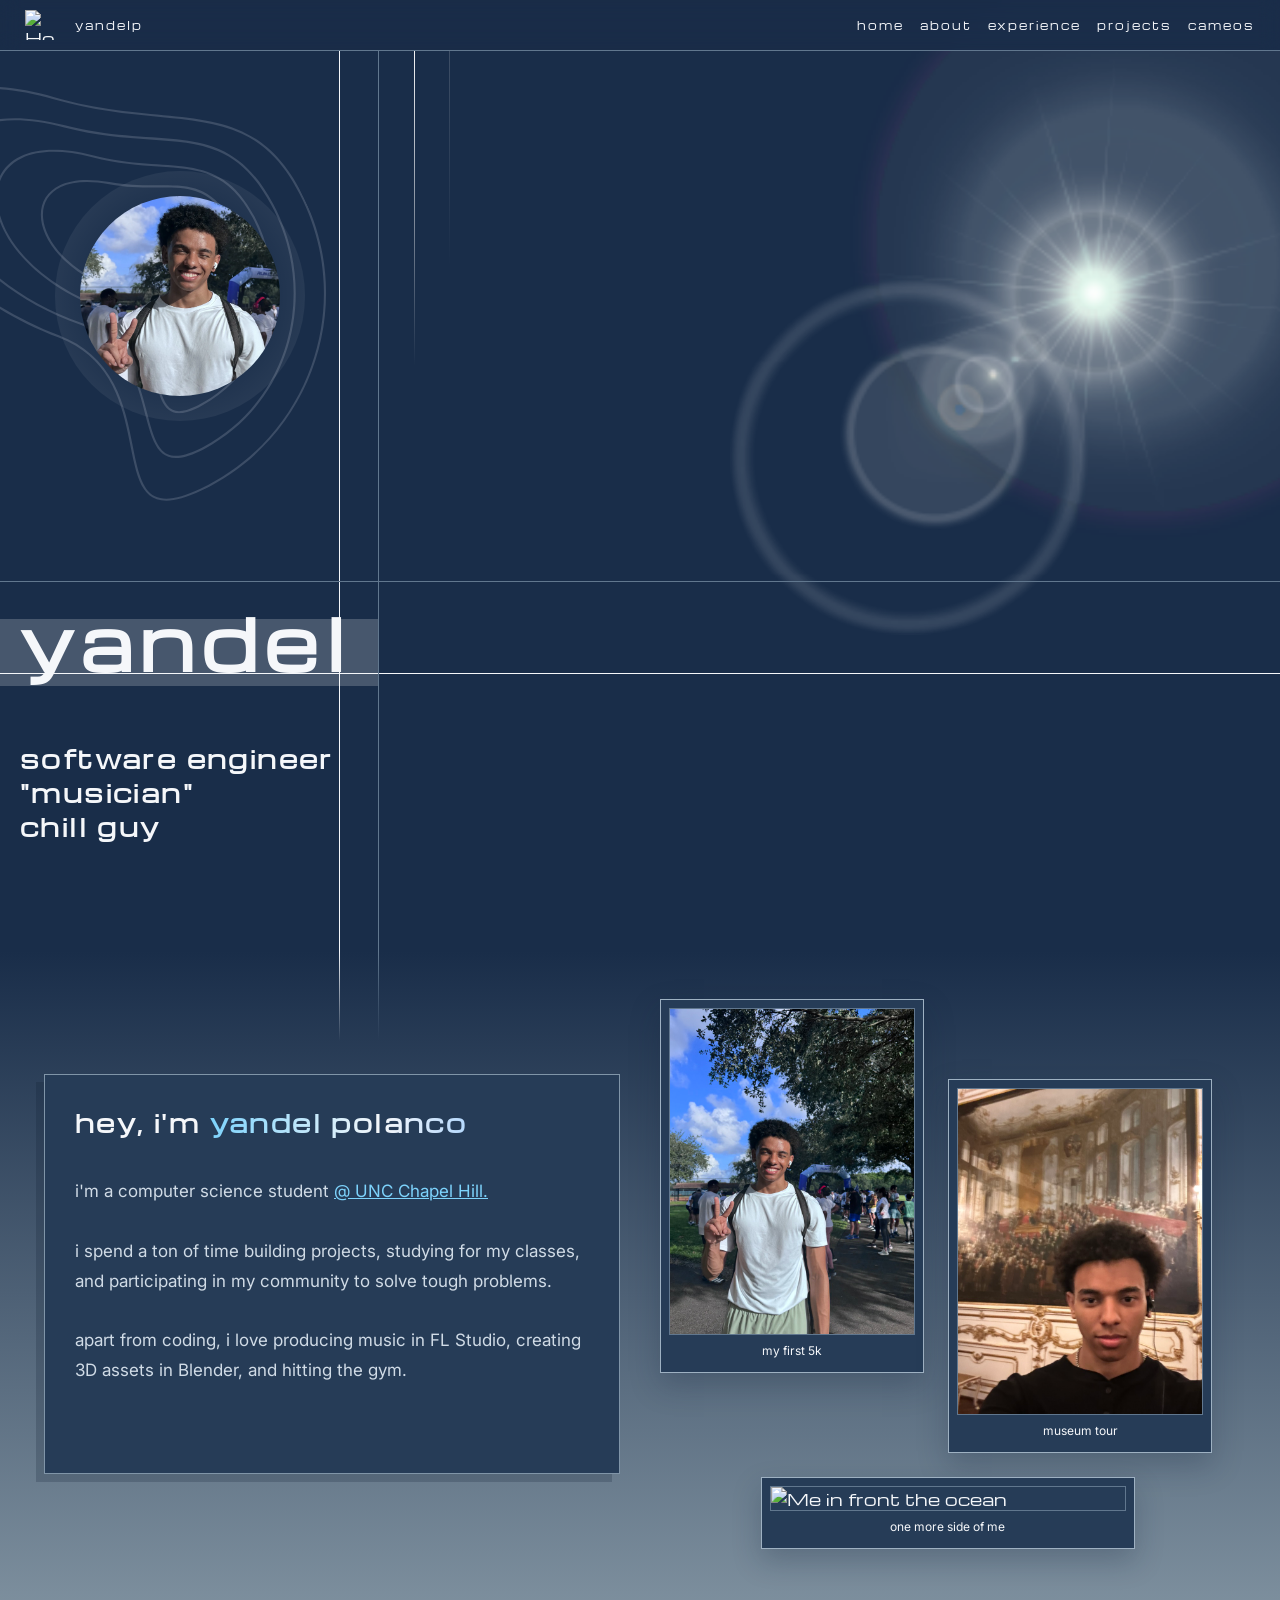
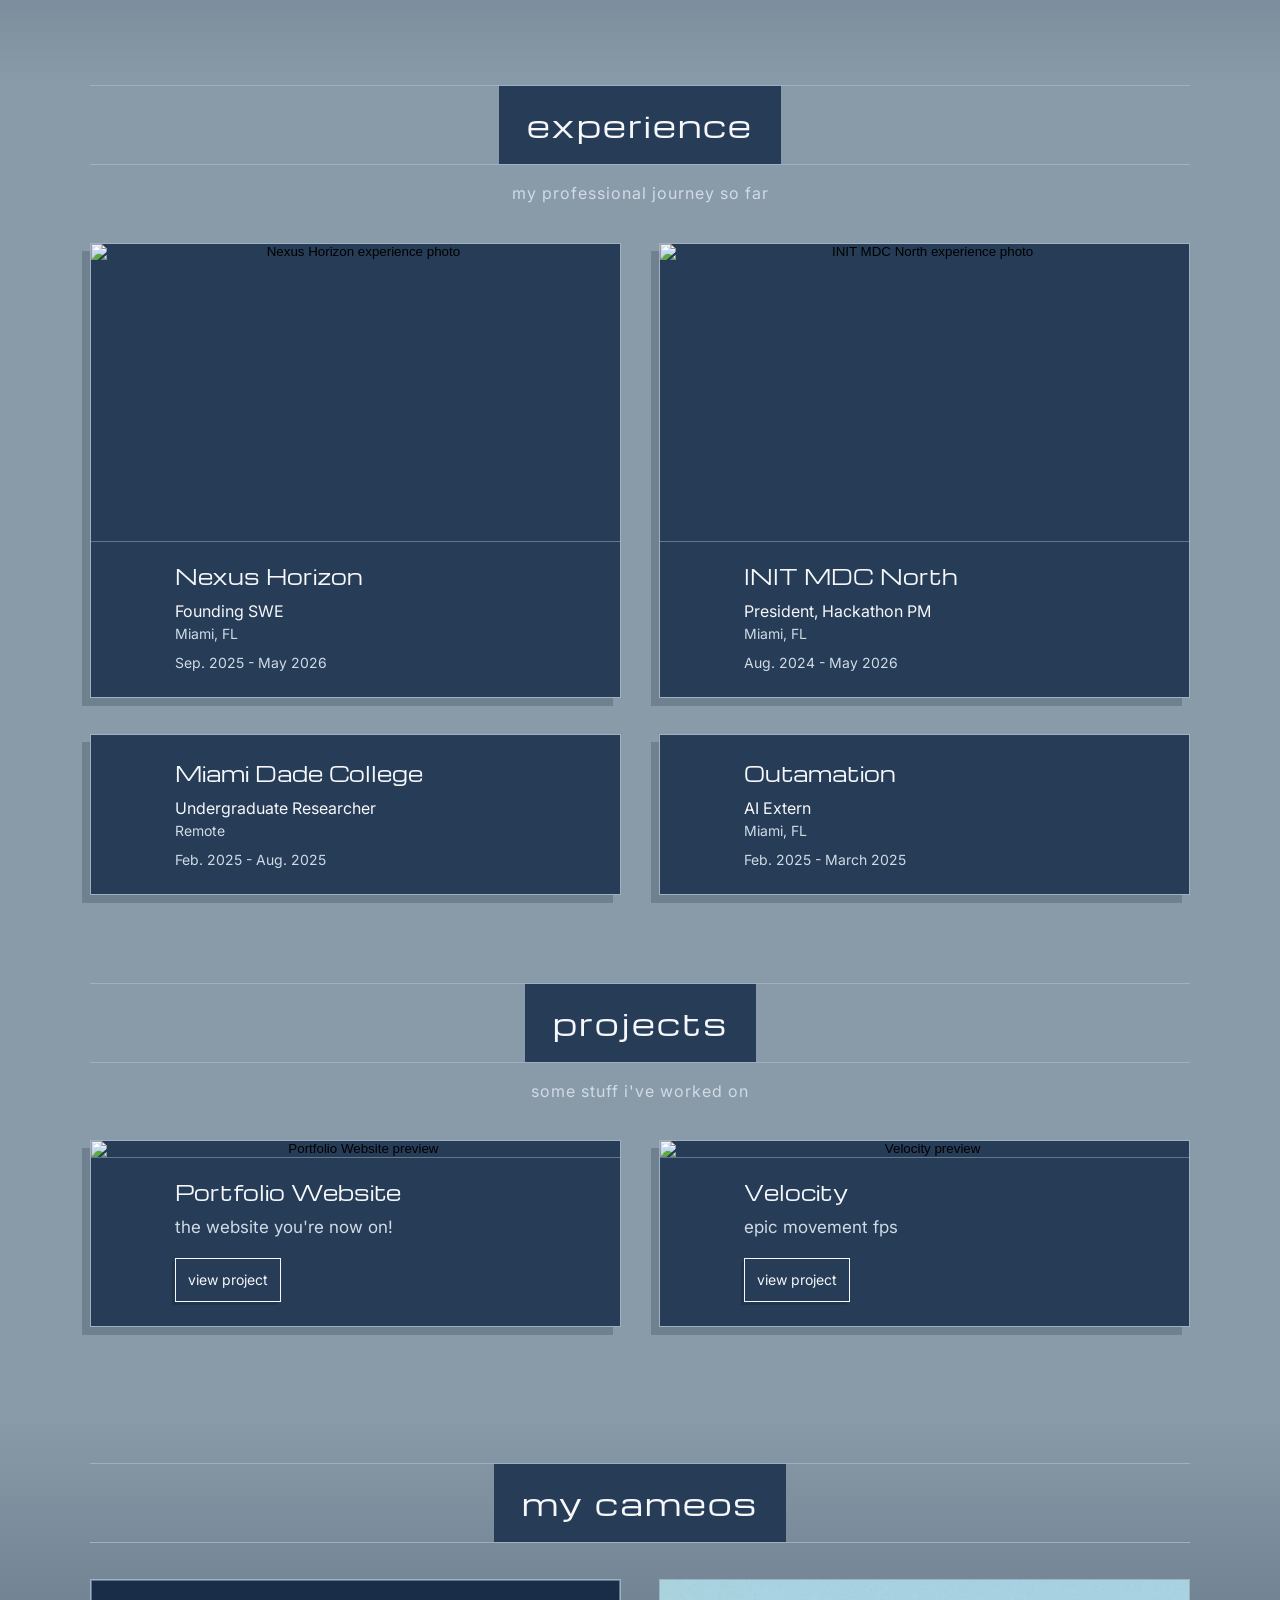
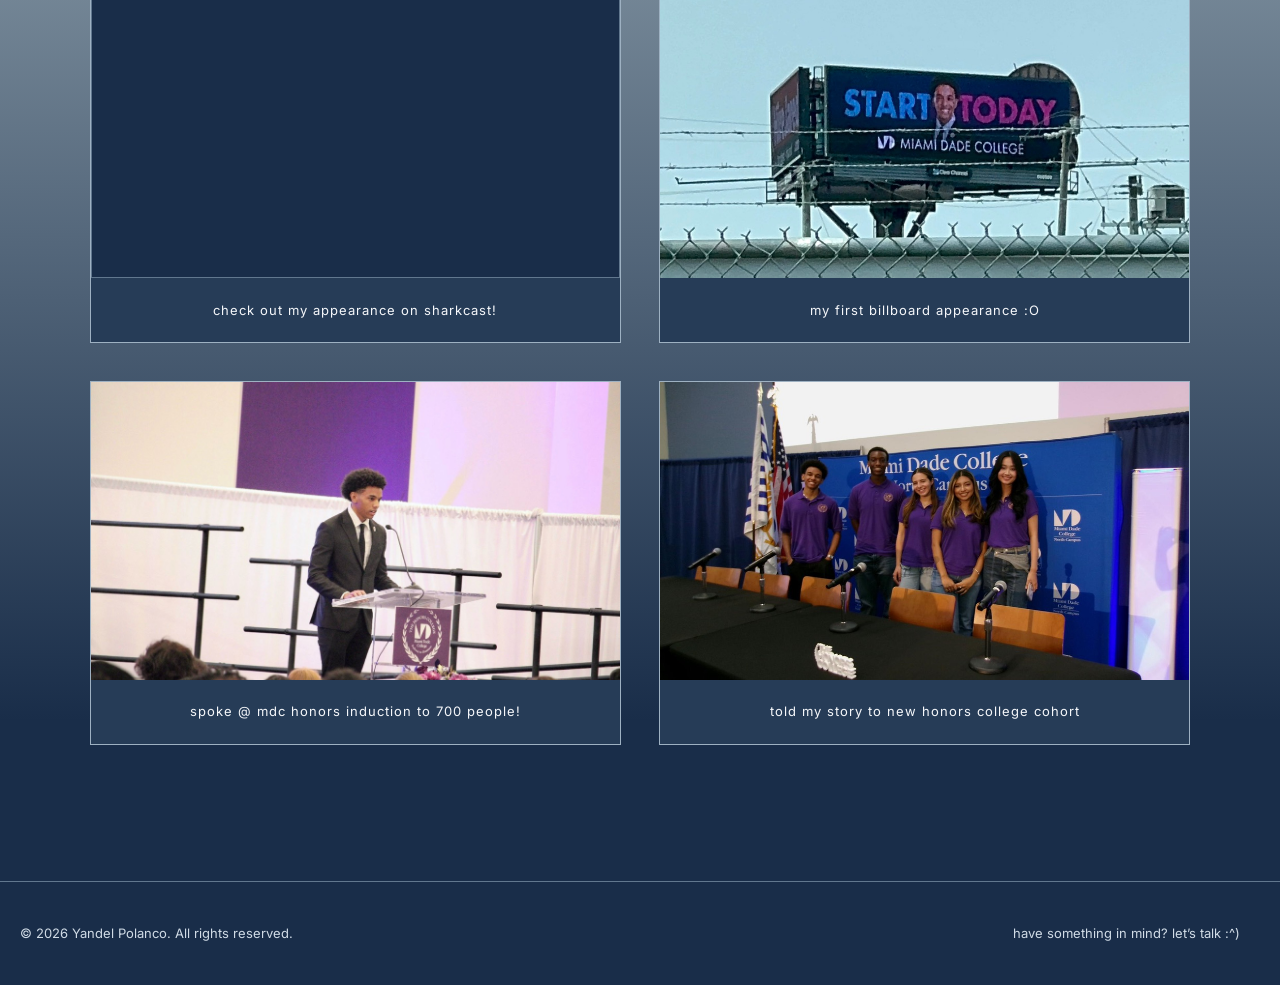
==== index.html @ c4d82633 "Merge branch 'dev' of https://github.com/yandelp/vanilla-portfolio-website into dev" ====
<!DOCTYPE html>
<html lang="en">
<head>
  <!-- accessibility -->
  <meta charset="UTF-8">
  <meta name="viewport" content="width=device-width, initial-scale=1.0">

  <!-- title and description -->
  <title>Yandel Polanco | Software Engineer</title>
  <meta
    name="description"
    content="I'm Yandel Polanco, a software engineer based in Miami. Check out my projects, experience, and what I've been working on."
  >
  <link rel="icon" type="image/png" href="/logo.png">

  <!-- meta tags -->
  <meta property="og:type" content="website">
  <meta property="og:title" content="Yandel Polanco | Software Engineer">
  <meta
    property="og:description"
    content="my projects, experience, and what i've been working on."
  >
  <meta property="og:url" content="https://www.yandel.dev/">
  <meta
    property="og:image"
    content="https://www.yandel.dev/"
  >
  <meta
    property="og:image:alt"
    content="Yandel Polanco — Software Engineer"
  >
  <meta name="twitter:card" content="summary_large_image">

  <!-- styles and fonts -->
  <link
    rel="stylesheet"
    href="https://cdnjs.cloudflare.com/ajax/libs/font-awesome/7.3.1/css/all.min.css"
    integrity="sha512-QeR2VH+lsBE5LSAe1Q5EnTBbe7XTBubt8dG93Y7gidSgdMCr8nVqKcfKAMyN96SV8KDbZVTDXChatu5G2KQGzg=="
    crossorigin="anonymous"
    referrerpolicy="no-referrer"
  >
  <link rel="stylesheet" href="src/style.css?v=hero-mobile-5">
  <link rel="preconnect" href="https://fonts.googleapis.com">
  <link rel="preconnect" href="https://fonts.gstatic.com" crossorigin>
  <link
    href="https://fonts.googleapis.com/css2?family=Michroma&display=swap"
    rel="stylesheet"
  >
  <link
    href="https://fonts.googleapis.com/css2?family=Inter:ital,opsz,wght@0,14..32,100..900;1,14..32,100..900&display=swap"
    rel="stylesheet"
  >
</head>
<body>
  <header>
    <nav>
      <div class="nav-socials">
        <div class="nav-icon">
          <a class="link-icon" href="#home">
          <img src="/logo.png" alt="Home" width="30" height="30">
          <p class="nav-link">yandelp</p>
        </a>
      </div>
        <div class="nav-apps">
          <a class="link-icon" target="_blank" href="https://github.com/yandelp">
            <i class="fa-brands fa-github"></i>
          </a>  
          <a class="link-icon" target="_blank" href="https://www.linkedin.com/in/yp06">
            <i class="fa-brands fa-linkedin-in"></i>
          </a>  
          <a class="link-icon" target="_blank" href="/Yandel_Polanco_Resume.pdf">
            <i class="fa-regular fa-file"></i>
          </a> 
        </div>
      </div>
      <div class="nav-links">
        <a href="#" class="nav-link">home</a>
        <a href="#about" class="nav-link">about</a>
        <a href="#experiences-list" class="nav-link">experience</a>
        <a href="#projects-list" class="nav-link">projects</a>
        <a href="#cameos" class="nav-link">cameos</a>
      </div>
    </nav>
  </header>
  <main>
    <section id="home" class="hero">
      <div>
        <img class="backdrop-img" src="src/assets/hero/sun.png">
      </div>
      <div class="left-hero">
        <div id="hero-icon-ctn">
          <img src="src/assets/hero/me.webp" alt="me">
        </div>
        <div id="hero-heading">
          <h1>yandel</h1>
        </div>
        <div class="hero-subheading-ctn">
          <h2>software engineer</h2>
          <h2>"musician"</h2>
          <h2>chill guy</h2>
        </div>
      </div>
      <div class="left-hero-line-ctn"></div>
      <div class="line-field">
        <span class="line v bright fade" style="--at: 4%; --len: 35%"></span>
        <span class="line v fade"        style="--at: 8%; --len: 24%"></span>
      </div>
    </section>
    <section id="about" class="about-section">
      <div class="about-ctn">
        <div class="about-grid">
          <div class="about-desc">
            <div class="about-desc-inner">
              <div class="about-desc-inner-txt">
                <h2>hey, i'm  <span class="emphasis">yandel polanco</span></h2>
                <p>i'm a computer science student <a  href="https://www.unc.edu" target="_blank">@ UNC Chapel Hill.</a></p>
                <p>i spend a ton of time building projects, studying for my classes, and participating in my community to solve tough problems.</p>
                <p>apart from coding, i love producing music in FL Studio, creating 3D assets in Blender, and hitting the gym.</p>
              </div>
              
              <!-- comment this out for now, will add later
              <div class="abt-btn-ctn">
                <button class="abt-btn music-btn" type="button">
                  music
                </button>
                <button class="abt-btn 3D-btn" type="button">
                  3D stuff
                </button>
                <button class="abt-btn life-btn" type="button">
                  life
                </button>
                <button class="abt-btn more-btn" type="button">
                  more
                </button>
              </div> -->
              
            </div>
          </div>
          <div class="about-photos">
          <figure class="grid-photo photo-one">
            <img src="src/assets/about/run-me.jpeg" alt="Me outdoors">
            <figcaption class="pic-caption">
              <span class="pic-caption">my first 5k</span>
            </figcaption>
          </figure>
          <figure class="grid-photo photo-two">
            <img src="src/assets/about/painting-me.jpeg" alt="Me in front of a painting">
            <figcaption class="pic-caption">
              museum tour
            </figcaption>
          </figure>
            <figure class="grid-photo photo-three">
              <div class="photo-placeholder">
                <img src="src/assets/about/water-me.jpg" alt="Me in front the ocean">
              </div>
              <figcaption class="pic-caption">one more side of me</figcaption>
            </figure>
          </div>
        </div>
      </div>
    </section>
    <section id="whativedone" class="whativedone" aria-label="Experience and projects">
      <div class="exp-proj-section">
        <div class="list-section-outer">
          <div id="experiences-list" class="list-section" aria-labelledby="experience-title">
            
          </div>
          <div id="projects-list" class="list-section" aria-labelledby="projects-title">
            <div class="list-header">
              <h3 id="projects-title">projects</h3>
              <p>some stuff i've worked on</p>
            </div>
            
          </div>
        </div>
      </div>
    </section>

    <section id="cameos" aria-labelledby="cameos-title">
      <div class="centered-title">
        <h2 id="cameos-title"><span class="emphasis">my cameos</span></h2>
      </div>
      <div class="cameos-inner">
        <figure class="experiences-list">
          <div class="podcast-stage">
            <iframe src="https://www.youtube.com/embed/KP9fNRGhlV4" title="My Sharkcast episode" loading="lazy" allow="accelerometer; autoplay; clipboard-write; encrypted-media; gyroscope; picture-in-picture; web-share" referrerpolicy="strict-origin-when-cross-origin" allowfullscreen></iframe>
          </div>
          <figcaption class="pic-caption">check out my appearance on sharkcast!</figcaption>
        </figure>
        <figure class="experiences-list">
          <img src="src/assets/cameos/billboard.jpeg" alt="My appearance on a Miami Dade College billboard.">
          <figcaption class="pic-caption">my first billboard appearance :O</figcaption>
        </figure>
        <figure class="experiences-list">
          <img src="src/assets/cameos/speech.jpeg" alt="My speech at the MDC Honors College Induction.">
          <figcaption class="pic-caption">spoke @ mdc honors induction to 700 people!</figcaption>
        </figure>
        <figure class="experiences-list">
          <img src="src/assets/cameos/orientation.jpeg" alt="My speech at the MDC Honors College North Campus orientation.">
          <figcaption class="pic-caption">told my story to new honors college cohort</figcaption>
        </figure>
      </div>
    </section>
  </main>
  <footer class="site-footer">
    <p class="footer-copyright">
      &copy; <span id="year"></span>
      Yandel Polanco. All rights reserved.
    </p>
    <div class="email-footer">
      <p>have something in mind? let’s talk :^)</p>
      <a class="footer-email" href="mailto:yandelpolanco6401@gmail.com">
        <i class="fa-solid fa-envelope"></i>
      </a>
     <a class="link-icon" target="_blank" href="https://www.linkedin.com/in/yp06">
       <i class="fa-brands fa-linkedin-in"></i>
      </a> 
    </div>
  </footer>
  <script type="module" src="src/main.js"></script>
</body>
</html>
---- src/style.css ----
/* base styles */
:root {
  --accent: #7dd3fc;
  --strip-w: 3vw;
  --rule: 1px;
  --nav-height: 50px;
  --bg: #192d49;
  --surface: #263c57;
  --text: #f5f7fa;
  --muted: #d0dbe6;
  --border: #61778e;
  --section-tail: 88px;
  --section-lead: 48px;
  --section-gap: calc(var(--section-tail) + var(--section-lead));
}
*, :before, :after { box-sizing: border-box; }
img, svg { max-width: 100%; height: auto; }
body {
  background-color: var(--bg);
  color: var(--text);
  margin: 0;
  font-family: Michroma,sans-serif;
}
html {
  background-color: var(--bg);
  color: var(--text);
  scroll-behavior: smooth;
  scroll-padding-top: var(--nav-height);
  margin: 0;
  font-family: Michroma,sans-serif;
}
section { min-height: 100vh; }
section:not(.hero) { padding: 40px 20px; }
main {
  isolation: isolate;
  width: 100%;
  padding-top: 0;
  position: relative;
}

/* typography and links */
p { font-size: 14px; }
h1 {
  letter-spacing: .1em;
  margin: 0;
  padding: 0;
  font-size: 70px;
}
::selection { background-color: var(--accent); color: #000; }
a:hover { color: #d6eeff; }
i { text-decoration: none; transition: color .5s; }
a i:hover, a, a:visited { color: var(--accent); }
h4 { margin: 0; }
a:focus-visible { outline: 2px solid var(--accent); outline-offset: 5px; }

/* header, navbar */
.nav-link {
  letter-spacing: 2px;
  color: var(--text);
  font-size: 11px;
  text-decoration: none;
  transition: color .5s;
}
.nav-link:visited { color: var(--text); }
.nav-link:hover { color: var(--accent); }
.link-icon:hover, .link-icon:visited, .link-icon:active { color: inherit; text-decoration: none; }
.link-icon {
  color: inherit;
  align-items: center;
  gap: 20px;
  text-decoration: none;
  display: flex;
}
header {
  z-index: 40;
  background-color: #192d49ed;
  width: 100%;
  position: sticky;
  top: 0;
  left: 0;
}
nav {
  backdrop-filter: blur(10px);
  min-height: var(--nav-height);
  border-bottom: 1px solid var(--border);
  flex-wrap: wrap;
  justify-content: space-between;
  align-items: center;
  gap: 12px 20px;
  padding: 10px 25px;
  display: flex;
}
.nav-socials {
  flex-wrap: wrap;
  align-items: center;
  gap: 10px 25px;
  min-width: 0;
  max-width: 100%;
  display: flex;
}
.nav-links {
  flex-wrap: wrap;
  align-items: center;
  gap: 10px 16px;
  min-width: 0;
  max-width: 100%;
  display: flex;
}
.nav-icon { align-items: center; gap: 20px; display: flex; }
.nav-apps {
  align-items: center;
  gap: 10px;
  margin-left: 5px;
  display: flex;
}
.nav-icon p { margin: 0; }

/* hero styles */
.hero-subheading-ctn { text-align: left; }
.hero-subheading-ctn h2 { letter-spacing: .1em; margin: 0; }
.hero {
  text-align: left;
  justify-content: flex-start;
  isolation: isolate;
  padding: 0 20px;
  display: flex;
  position: relative;
  overflow-x: clip;
}
#hero-heading {
  text-align: right;
  isolation: isolate;
  --white-line-offset: 81px;
  --gray-line-offset: 10px;
  align-self: stretch;
  position: relative;
}
#hero-heading h1 { margin-right: -0.18em; }
#hero-icon-ctn {
  isolation: isolate;
  justify-content: center;
  align-items: center;
  max-width: 100%;
  padding: 145px 0;
  display: flex;
  position: relative;
}
.left-hero {
  border-right: var(--rule) solid var(--text);
  flex-direction: column;
  gap: 50px;
  min-width: 20vw;
  display: flex;
  position: relative;
}
.left-hero-line-ctn {
  width: var(--strip-w);
  border-right: var(--rule) solid var(--border);
  flex: none;
  position: relative;
}
.left-hero:after {
  content: "";
  top: 100%;
  right: calc(var(--rule) * -1);
  width: var(--rule);
  pointer-events: none;
  background: linear-gradient(to bottom, var(--text), transparent);
  height: 10vh;
  position: absolute;
}
.left-hero-line-ctn:after {
  content: "";
  top: 100%;
  right: calc(var(--rule) * -1);
  width: var(--rule);
  pointer-events: none;
  background: linear-gradient(to bottom, var(--border), transparent);
  height: 10vh;
  position: absolute;
}
#hero-heading:before {
  content: "";
  pointer-events: none;
  z-index: -1;
  left: -20px;
  right: calc(var(--rule) * -1 - var(--strip-w));
  background: #fff3;
  position: absolute;
  top: 28px;
  bottom: 5px;
}
#hero-heading h1:before {
  content: "";
  pointer-events: none;
  width: 100vw;
  height: 1px;
  left: 0;
  top: calc(var(--gray-line-offset,59px) * -1);
  background: var(--border);
  margin: 0 -20px;
  position: absolute;
}
#hero-heading:after {
  content: "";
  pointer-events: none;
  width: 100vw;
  height: 1px;
  left: 0;
  top: var(--white-line-offset,78%);
  background: var(--text);
  margin: 1px -20px;
  position: absolute;
}
#hero-icon-ctn:before {
  content: "";
  z-index: -1;
  pointer-events: none;
  background: url(assets/hero/waves.svg) 50%/contain no-repeat;
  width: 700px;
  height: 600px;
  position: absolute;
  top: 45%;
  left: 30%;
  transform: translate(-50%,-50%);
}
#hero-icon-ctn:after {
  content: "";
  z-index: -1;
  pointer-events: none;
  background: radial-gradient(circle,#0000 40%,#ffffff1f 100%);
  border-radius: 50%;
  width: 250px;
  height: 250px;
  position: absolute;
  top: 50%;
  left: 50%;
  transform: translate(-50%,-50%);
}
#hero-icon-ctn img { border-radius: 50%; max-width: 200px; }
.backdrop-img {
  z-index: -1;
  pointer-events: none;
  max-width: 710px;
  height: auto;
  position: absolute;
  top: -115px;
  right: -160px;
}
.line-field {
  flex: 1;
  min-width: 0;
  position: relative;
  overflow: clip;
}
.line {
  --c: #ffffff29;
  background: var(--c);
  pointer-events: none;
  position: absolute;
}
.line.bright { --c: #fffffff2; }
.line.v {
  top: 0;
  bottom: 0;
  left: var(--at);
  width: 1px;
}
.line.h {
  left: 0;
  right: 0;
  top: var(--at);
  height: 1px;
}
.line.v.fade { height: var(--len,35%); background: linear-gradient(to bottom, var(--c), transparent); bottom: auto; }
.line.h.fade { width: var(--len,35%); background: linear-gradient(to right, var(--c), transparent); right: auto; }
section.hero { min-height: 100vh; padding: 0 20px; }

/* about styles */
.about-desc-inner-txt h2 { letter-spacing: .1em; margin: 0 0 8px; }
.about-section { background: linear-gradient(#192d49,#899ba8); display: flex; }
.about-ctn { flex: 1; min-width: 0; }
.about-grid {
  grid-template-columns: minmax(0,1fr) minmax(0,1fr);
  grid-template-areas: "desc photos";
  align-items: center;
  gap: 40px;
  width: 100%;
  max-width: 1280px;
  margin: auto;
  padding: 80px 24px 100px;
  display: grid;
}
.about-desc {
  grid-area: desc;
  align-self: center;
  min-width: 0;
  padding: 0;
}
.about-desc-inner {
  background-color: var(--surface);
  border: var(--border) 1px solid;
  background: #263c57;
  border-color: #8095a8;
  flex-direction: column;
  justify-content: space-between;
  gap: 30px;
  height: auto;
  min-height: 400px;
  padding: 30px;
  display: flex;
  box-shadow: -8px 8px #0b192b35;
}
.about-desc-inner-txt {
  flex-direction: column;
  justify-content: space-between;
  gap: 30px;
  display: flex;
}
.about-desc-inner-txt p, .about-photos .pic-caption .pic-caption { margin: 0; }
.abt-btn-ctn {
  border-top: 1px solid var(--text);
  grid-template-columns: repeat(2,minmax(0,1fr));
  grid-auto-rows: 1fr;
  gap: 10px;
  padding-top: 14px;
  display: grid;
  container-type: inline-size;
}
.abt-btn {
  appearance: none;
  text-align: left;
  overflow-wrap: anywhere;
  min-width: 0;
  min-height: 44px;
  color: var(--text);
  border: 1px solid var(--text);
  cursor: pointer;
  letter-spacing: 0;
  background: 0 0;
  justify-content: flex-start;
  align-items: center;
  margin: 0;
  padding: 10px 12px;
  font-family: Inter,Calibri,Trebuchet MS,sans-serif;
  line-height: 1.3;
  display: flex;
  box-shadow: -3px 3px #0b192b35;
}
.abt-btn:hover { color: var(--bg); background-color: var(--accent); }
.abt-btn:focus-visible { outline: 2px solid var(--accent); outline-offset: 3px; }
.grid-photo {
  background-color: var(--surface);
  border: 1px solid var(--border);
  min-width: 0;
  margin: 0;
  padding: 12px 12px 26px;
  box-shadow: -8px 8px #0b192b35;
}
.grid-photo img {
  border: 1px solid var(--border);
  width: 100%;
  height: auto;
  display: block;
}
.photo-one {
  --tilt: -3deg;
  grid-area: photo1;
  justify-self: start;
  width: min(100%,280px);
}
.photo-two { grid-area: photo2; justify-self: end; width: min(100%,280px); }
.about-desc-inner p {
  letter-spacing: 0;
  color: var(--muted);
  font-family: Inter,Calibri,Trebuchet MS,sans-serif;
  font-size: 17px;
  line-height: 1.75;
}
.about-photos {
  isolation: isolate;
  grid-area: photos;
  grid-template-columns: repeat(2,minmax(0,1fr));
  align-items: start;
  gap: 24px;
  min-width: 0;
  display: grid;
}
.about-photos .grid-photo {
  background: #263c57;
  border: 1px solid #9eb1c2;
  align-self: start;
  width: 100%;
  margin: 0;
  padding: 8px 8px 14px;
  transform: none;
  box-shadow: 0 12px 28px #14253a40;
}
.about-photos .grid-photo img {
  aspect-ratio: auto;
  object-fit: contain;
  width: 100%;
  height: auto;
}
.about-photos .photo-one { grid-area: 1/1; }
.about-photos .photo-two { grid-area: 1/2; margin-top: 80px; }
.about-photos .photo-three { grid-area: 2/1/3/3; justify-self: center; width: 65%; }
.about-photos .photo-three { grid-area: 2/1/3/4; justify-self: center; width: 65%; }

.about-photos .pic-caption { margin: 8px 0 0; }
section#about {
  min-height: auto;
  padding: clamp(32px,5vh,64px) 20px;
  padding-top: var(--section-lead);
  padding-bottom: var(--section-gap);
  align-items: center;
}
#about .about-grid { padding: 0 24px; }
.whativedone .work-link.abt-btn {
  color: var(--text);
  letter-spacing: 0;
  gap: 12px;
  margin-top: 18px;
  font: 14px/1.3 Inter,sans-serif;
  text-decoration: none;
  display: inline-flex;
}
.whativedone .work-link.abt-btn:hover { color: var(--bg); background: var(--accent); }

/* shared section styles */
.centered-title {
  background-color: var(--surface);
  border: 1px solid var(--border);
  letter-spacing: 2px;
  isolation: isolate;
  border: 0;
  width: 100%;
  box-shadow: -8px 8px #0b192b35;
  box-shadow: none;
  text-align: center;
  background: 0 0;
  border-block: 1px solid #9eb1c2;
  margin: 0;
  padding: 0;
  position: relative;
}
.pic-caption {
  justify-content: center;
  align-items: center;
  margin-top: 6px;
  font-family: Inter,sans-serif;
  font-size: 12px;
  display: flex;
}
.centered-title h2 {
  color: var(--text);
  background: var(--surface);
  letter-spacing: 2px;
  margin: 0;
  padding: 18px 28px;
  font-family: Michroma,sans-serif;
  font-size: clamp(20px,2.4vw,30px);
  font-weight: 400;
  line-height: 1.4;
  display: inline-block;
}
.centered-title .emphasis { color: inherit; background: 0 0; animation: none; }

/* exp/proj section */
.list-section-outer {
  background-color: var(--surface);
  border: 1px solid var(--border);
  background: var(--surface);
  border: 1px solid var(--border);
  width: 100%;
  padding: 30px;
  box-shadow: -8px 8px #0b192b35;
}
.whativedone {
  background-color: var(--bg);
  background: #899ba8;
  justify-content: center;
  align-items: flex-start;
  display: flex;
}
.exp-proj-section {
  flex-direction: column;
  align-items: center;
  width: 80%;
  max-width: 750px;
  display: flex;
}
.list-section, .work-copy { min-width: 0; }
.list-section+.list-section, .experiences-list+.experiences-list { margin-top: 30px; }
.list-header { text-align: center; letter-spacing: 2px; margin-bottom: 20px; }
.list-header p { color: var(--muted); margin: 0; font: 16px/1.6 Inter,sans-serif; }
.experiences-list { background-color: var(--surface); border: 1px solid var(--border); overflow: hidden; }
.experiences-list>figure {
  aspect-ratio: 16/9;
  background-color: var(--surface);
  border-bottom: 1px solid var(--border);
  margin: 0;
}
.experiences-list>figure img {
  object-fit: cover;
  width: 100%;
  height: 100%;
  display: block;
}
.experiences-list h4 { color: var(--text); font-size: 22px; line-height: 1.3; }
section.whativedone {
  min-height: auto;
  padding: 0 5vw 88px;
  padding-bottom: var(--section-tail);
  background: #899ba8;
}
#projects-list a { text-decoration-color: var(--accent); text-underline-offset: 5px; }
#projects-list a:hover h4, .work-link:hover { color: var(--accent); }
.whativedone .exp-proj-section { width: 100%; max-width: 1100px; }
.whativedone .centered-title {
  border: 0;
  width: 100%;
  box-shadow: none;
  text-align: center;
  background: 0 0;
  border-block: 1px solid #9eb1c2;
  margin: 0;
  padding: 0;
}
.whativedone .centered-title .emphasis { color: var(--text); background: 0 0; animation: none; }
.whativedone .list-section-outer {
  background: var(--surface);
  width: 100%;
  box-shadow: none;
  background: 0 0;
  border: 0;
  padding: 0;
  position: relative;
}
.whativedone .list-section {
  grid-template-columns: repeat(2,minmax(0,1fr));
  gap: 36px clamp(24px,3vw,100px);
  margin: 0;
  display: grid;
}
.whativedone .list-header {
  text-align: center;
  letter-spacing: 1px;
  color: var(--text);
  background: var(--surface);
  background: 0 0;
  border: 0;
  grid-column: 1/-1;
  width: 100%;
  margin: 0;
  padding: 0;
}
.whativedone .list-header p { color: var(--muted); margin: 16px 0 0; font: 16px/1.6 Inter,sans-serif; }
.work-row {
  color: var(--text);
  background: var(--surface);
  border-bottom: 1px solid #e4edf2aa;
  grid-template-columns: 48px minmax(0,1fr) minmax(220px,36%);
  align-items: start;
  gap: 16px 24px;
  margin: 0;
  padding: 44px clamp(24px,4vw,64px);
  font-family: Inter,sans-serif;
  display: grid;
  position: relative;
}
.work-row+.work-row { margin-top: 0; }
.work-logo img {
  object-fit: contain;
  width: 100%;
  max-height: 48px;
  display: block;
}
.work-copy h4 {
  overflow-wrap: anywhere;
  margin: 0 0 12px;
  font-family: Michroma,sans-serif;
  font-size: clamp(19px,2vw,26px);
  font-weight: 400;
  line-height: 1.5;
}
.work-copy p { margin: 0; line-height: 1.7; }
.work-role { color: var(--text); font-size: 18px; }
.work-location { color: var(--muted); font-size: 14px; }
.work-date {
  white-space: nowrap;
  color: var(--muted);
  margin: 8px 0 0;
  font-size: 14px;
}
.work-copy ul { margin: 16px 0 0; padding-left: 20px; line-height: 1.7; }
.work-link {
  width: fit-content;
  color: var(--text);
  letter-spacing: .03em;
  text-underline-offset: 5px;
  cursor: pointer;
  margin-top: 20px;
  font-size: 13px;
  text-decoration: underline;
  display: inline-block;
}
#projects-list { scroll-margin-top: calc(var(--nav-height) + 24px); margin-top: 0; }
#projects-list>.work-row:last-child { border-bottom: 0; }
.project-row { grid-template-columns: 48px minmax(0,1fr) minmax(220px,36%); align-items: center; }
.work-description { color: var(--muted); font-size: 17px; }
.project-image {
  cursor: zoom-in;
  background: 0 0;
  border: 1px solid #e4edf299;
  margin: 0;
  padding: 0;
  display: block;
}
.project-image img { width: 100%; height: auto; display: block; }
.work-row-no-photo { grid-template-columns: 48px minmax(0,1fr); }
.work-copy .work-date { white-space: normal; margin-top: 12px; }
.project-image:focus-visible { outline: 2px solid var(--accent); outline-offset: 4px; }
.whativedone .work-row {
  border: 1px solid #9eb1c2;
  grid-template-columns: 44px minmax(0,1fr);
  align-content: start;
  align-items: start;
  gap: 20px 16px;
  padding: 0 24px 24px;
  overflow: hidden;
  box-shadow: -8px 8px #0b192b35;
}
.whativedone .work-row-no-photo { padding-top: 24px; }
.whativedone .work-row .project-image {
  border: 0;
  border-bottom: 1px solid var(--border);
  grid-area: 1/1/auto/-1;
  width: calc(100% + 48px);
  max-width: none;
  margin: 0 -24px;
}
.whativedone .project-image img {
  aspect-ratio: 16/9;
  object-fit: cover;
  width: 100%;
  height: auto;
}
.whativedone .work-copy h4 { margin-bottom: 8px; font-size: clamp(17px,1.6vw,21px); line-height: 1.4; }
.whativedone .work-copy p { line-height: 1.5; }
.whativedone .work-role { font-size: 16px; }
.whativedone .work-copy .work-date { margin-top: 8px; }
.whativedone .work-logo img { max-height: 44px; }
.whativedone #projects-list>.work-row:last-child { border-bottom: 1px solid var(--border); border: 1px solid #9eb1c2; }
#experiences-list { scroll-margin-top: calc(var(--nav-height) + 24px); }
.whativedone .centered-title h2 {
  color: var(--text);
  background: var(--surface);
  letter-spacing: 2px;
  margin: 0;
  padding: 18px 28px;
  font-family: Michroma,sans-serif;
  font-size: clamp(20px,2.4vw,30px);
  font-weight: 400;
  line-height: 1.4;
  display: inline-block;
}
.whativedone #projects-list { margin-top: 88px; }
.whativedone #projects-list .project-image img { aspect-ratio: auto; object-fit: contain; height: auto; }

/* cameos section */
section#cameos {
  min-height: auto;
  padding: 20px 0 100px;
  padding-top: var(--section-lead);
  padding-bottom: var(--section-gap);
  background: linear-gradient(#899ba8,#192d49 85%);
}
.cameos-inner {
  grid-template-columns: repeat(2,minmax(0,1fr));
  gap: clamp(24px,3vw,100px);
  width: min(1100px,100% - 48px);
  margin: 36px auto 0;
  display: grid;
}
.cameos-inner .experiences-list {
  background-color: var(--surface);
  border: 1px solid #9eb1c2;
  min-width: 0;
  margin: 0;
}
.cameos-inner .experiences-list>img {
  aspect-ratio: 16/9;
  object-fit: cover;
  border: 1px solid var(--border);
  width: 100%;
  display: block;
}
.cameos-inner .pic-caption {
  text-align: center;
  letter-spacing: 1px;
  min-height: 64px;
  margin: 0;
  padding: 16px;
  font-size: 13px;
  line-height: 1.6;
}
.podcast-stage { aspect-ratio: 16/9; border: 1px solid var(--border); background: var(--bg); }
.podcast-stage iframe {
  border: 0;
  width: 100%;
  height: 100%;
  display: block;
}
.cameo-photo {
  cursor: zoom-in;
  background: 0 0;
  border: 0;
  width: 100%;
  padding: 0;
  display: block;
}
.cameo-photo img {
  aspect-ratio: 16/9;
  object-fit: cover;
  width: 100%;
  display: block;
}
.cameo-photo:focus-visible { outline: 2px solid var(--accent); outline-offset: -4px; }
#cameos>.centered-title { width: min(1100px,100% - 48px); margin-inline: auto; }

/* photo modal */
.photo-modal {
  width: min(960px,100vw - 32px);
  max-height: calc(100svh - 32px);
  color: var(--text);
  background: var(--surface);
  border: 1px solid var(--border);
  padding: 20px;
  box-shadow: 0 24px 80px #0008;
}
.photo-modal::backdrop { backdrop-filter: blur(6px); background: #192d49cc; }
.photo-modal-bar {
  justify-content: space-between;
  align-items: center;
  gap: 20px;
  margin-bottom: 16px;
  display: flex;
}
.photo-modal-bar h2 { margin: 0; font: 600 18px/1.4 Inter,sans-serif; }
.photo-modal-close {
  color: var(--text);
  border: 1px solid var(--muted);
  cursor: pointer;
  background: 0 0;
  flex-shrink: 0;
  padding: 10px 12px;
  font: 14px Inter,sans-serif;
}
.photo-modal-close:hover { background: var(--bg); }
.photo-modal-close:focus-visible { outline: 2px solid var(--accent); outline-offset: 4px; }
.photo-modal-image {
  object-fit: contain;
  width: 100%;
  height: auto;
  max-height: calc(100svh - 140px);
  display: block;
}
.photo-modal [hidden] { display: none; }

/* footer */
.footer-email { color: var(--text); justify-content: center; }
.email-footer {
  flex-wrap: wrap;
  align-items: center;
  gap: 10px;
  min-width: 0;
  display: flex;
}
footer {
  border-top: 1px solid var(--border);
  text-align: center;
  color: var(--muted);
  letter-spacing: 0;
  flex-wrap: wrap;
  justify-content: space-between;
  gap: 20px;
  padding: 28px 20px;
  font-family: Inter,Calibri,Trebuchet MS,sans-serif;
  font-size: 12px;
  font-weight: 400;
  line-height: 1.6;
  display: flex;
}
.fa-envelope { color: var(--muted); }
footer p { font-size: 13px; }

/* animated gradient for emphasis */
.emphasis {
  color: #0000;
  background: linear-gradient(90deg, var(--accent), var(--text), #74b9ff, var(--accent));
  text-decoration-color: var(--accent);
  background-size: 200% 100%;
  -webkit-background-clip: text;
  background-clip: text;
  animation: 5s linear infinite emphasis-gradient;
}
@keyframes emphasis-gradient {
  from { background-position: 200% 50%; }
  to { background-position: 0% 50%; }
}

/* media queries */
/* Original hero breakpoint: hide decorative artwork on smaller screens. */
@media (max-width: 1000px) {
  #hero-icon-ctn:before,
  #hero-icon-ctn:after,
  .backdrop-img,
  .line-field { display: none; }
}

@media (max-width: 640px) {
  :root { --section-tail: 64px; }
  .about-grid {
    padding-inline: 0;
    grid-template-columns: minmax(0,1fr);
    grid-template-areas: "desc""photos";
    padding: 48px 0 64px;
  }
  .about-desc { padding-inline: 0; }
  .about-desc-inner { padding: 24px; }
  .about-desc-inner-txt h2 { overflow-wrap: anywhere; font-size: 20px; }
  .about-photos {
    flex-direction: column;
    justify-self: center;
    gap: 24px;
    width: min(100%,540px);
    max-width: 360px;
    display: flex;
  }
  .about-photos .photo-two { margin-top: 0; }
  .about-photos .photo-three, .exp-proj-section { width: 100%; }
  #about .about-grid { padding: 0; }
  .centered-title h2, .whativedone .centered-title h2 { padding: 16px 20px; font-size: 20px; }
  .experiences-list h4 { font-size: 20px; }
  .list-section-outer { padding: 16px; }
  section.whativedone { padding: 0 16px 64px; }
  .whativedone .list-section-outer { padding-inline: 10px; padding: 0; }
  .work-row { grid-template-columns: 48px minmax(0,1fr); gap: 12px 16px; padding: 28px 18px; }
  .work-copy h4 { font-size: 17px; }
  .work-role, .photo-modal-bar h2 { font-size: 16px; }
  .work-date { font-size: 13px; }
  .project-image { grid-column: 1/-1; margin-top: 12px; }
  .whativedone .exp-proj-section, #cameos>.centered-title { max-width: 500px; }
  .whativedone .list-section { grid-template-columns: minmax(0,1fr); gap: 30px; }
  .whativedone .work-row { gap: 16px 12px; padding-inline: 18px; }
  .whativedone .work-row .project-image { width: calc(100% + 36px); margin-inline: -18px; }
  .whativedone #projects-list { margin-top: 64px; }
  .cameos-inner {
    grid-template-columns: minmax(0,1fr);
    gap: 30px;
    max-width: 500px;
    margin-top: 30px;
  }
  .photo-modal { padding: 12px; }
}
@media (prefers-reduced-motion: reduce) {
  .emphasis { animation: none; }
}
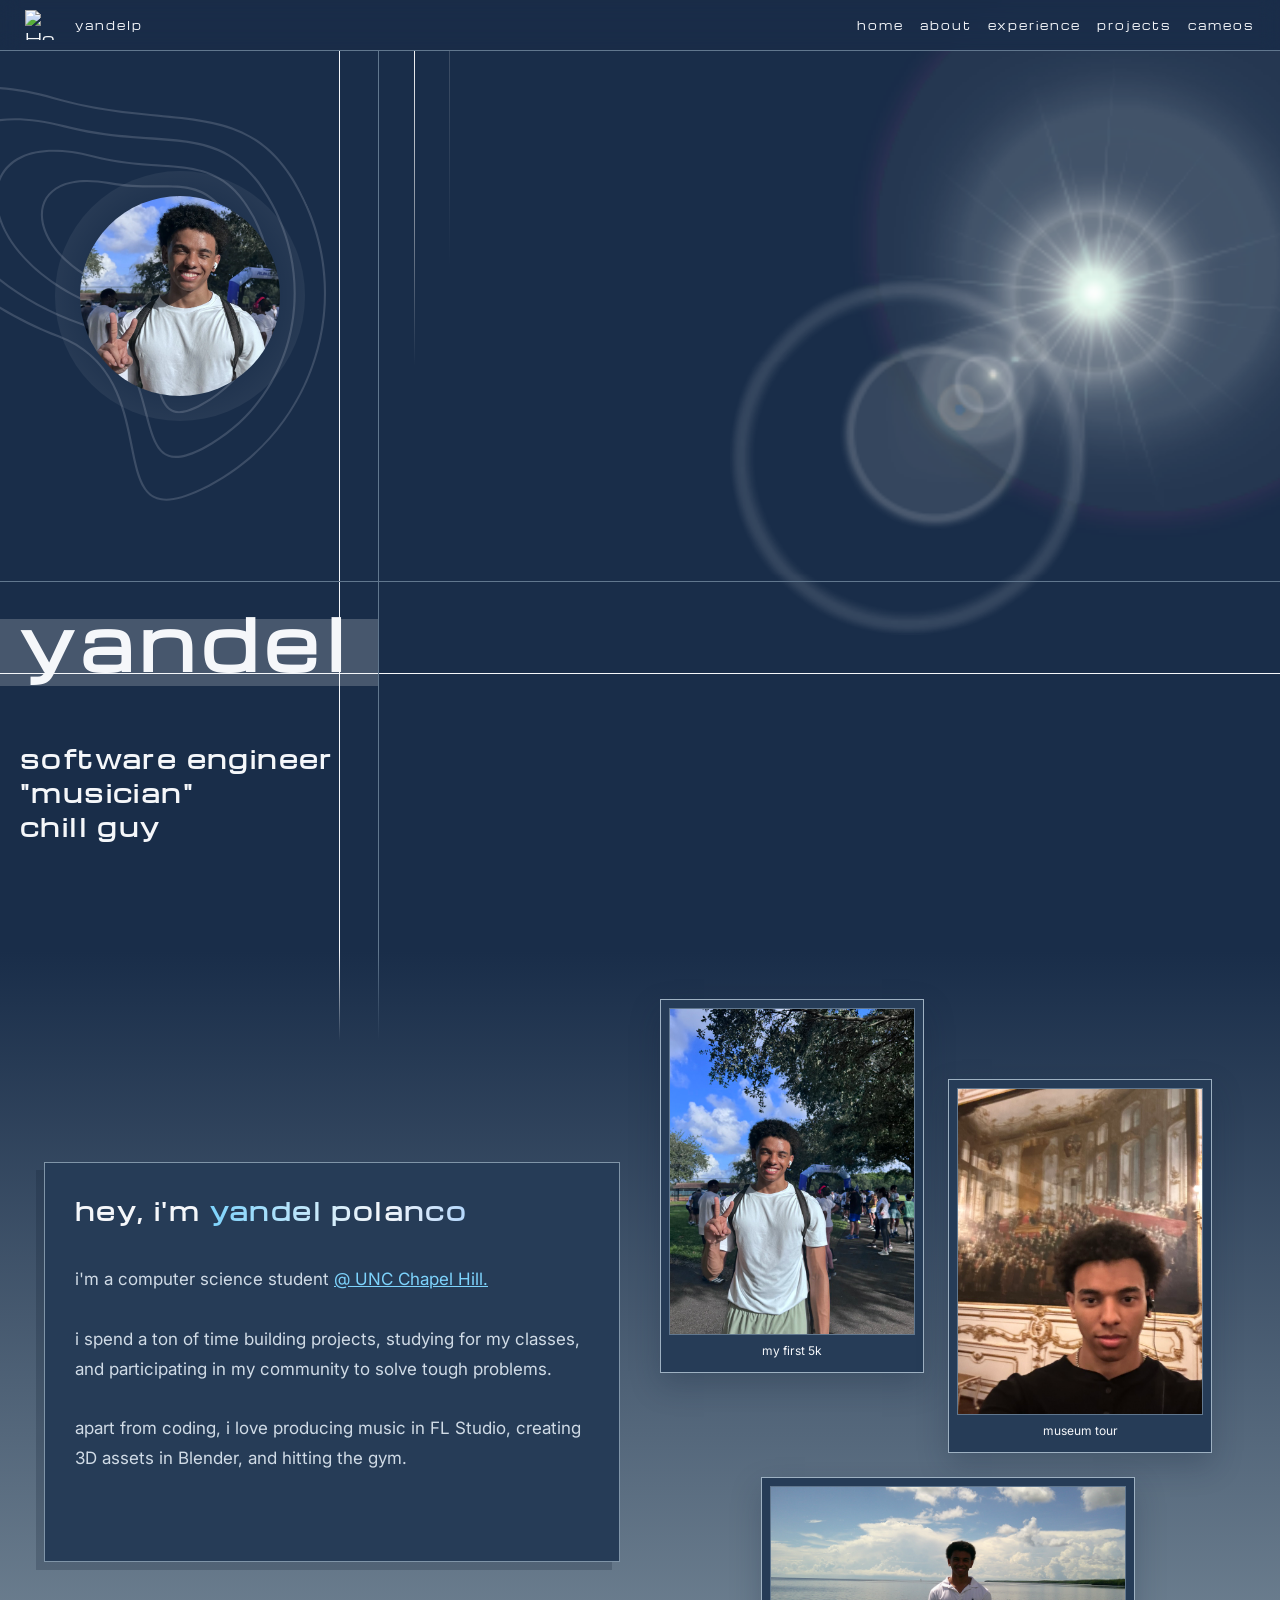
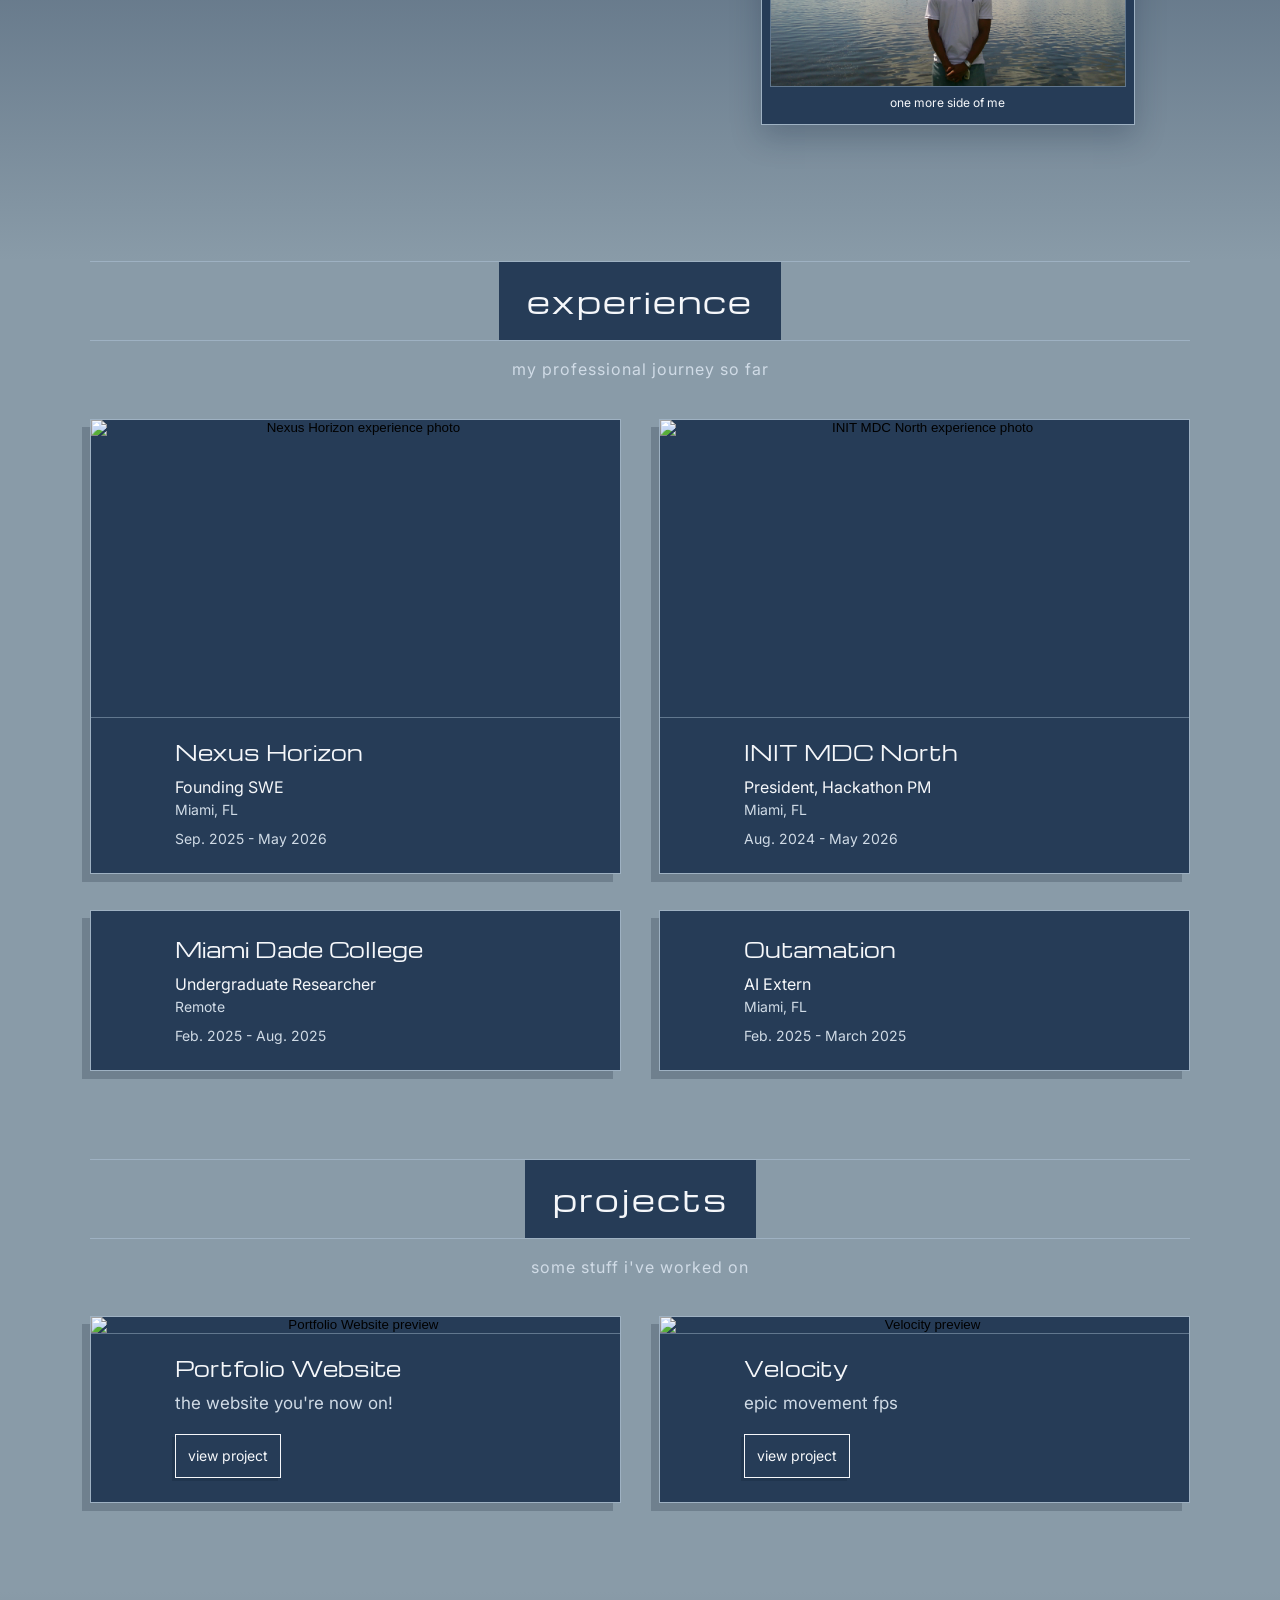
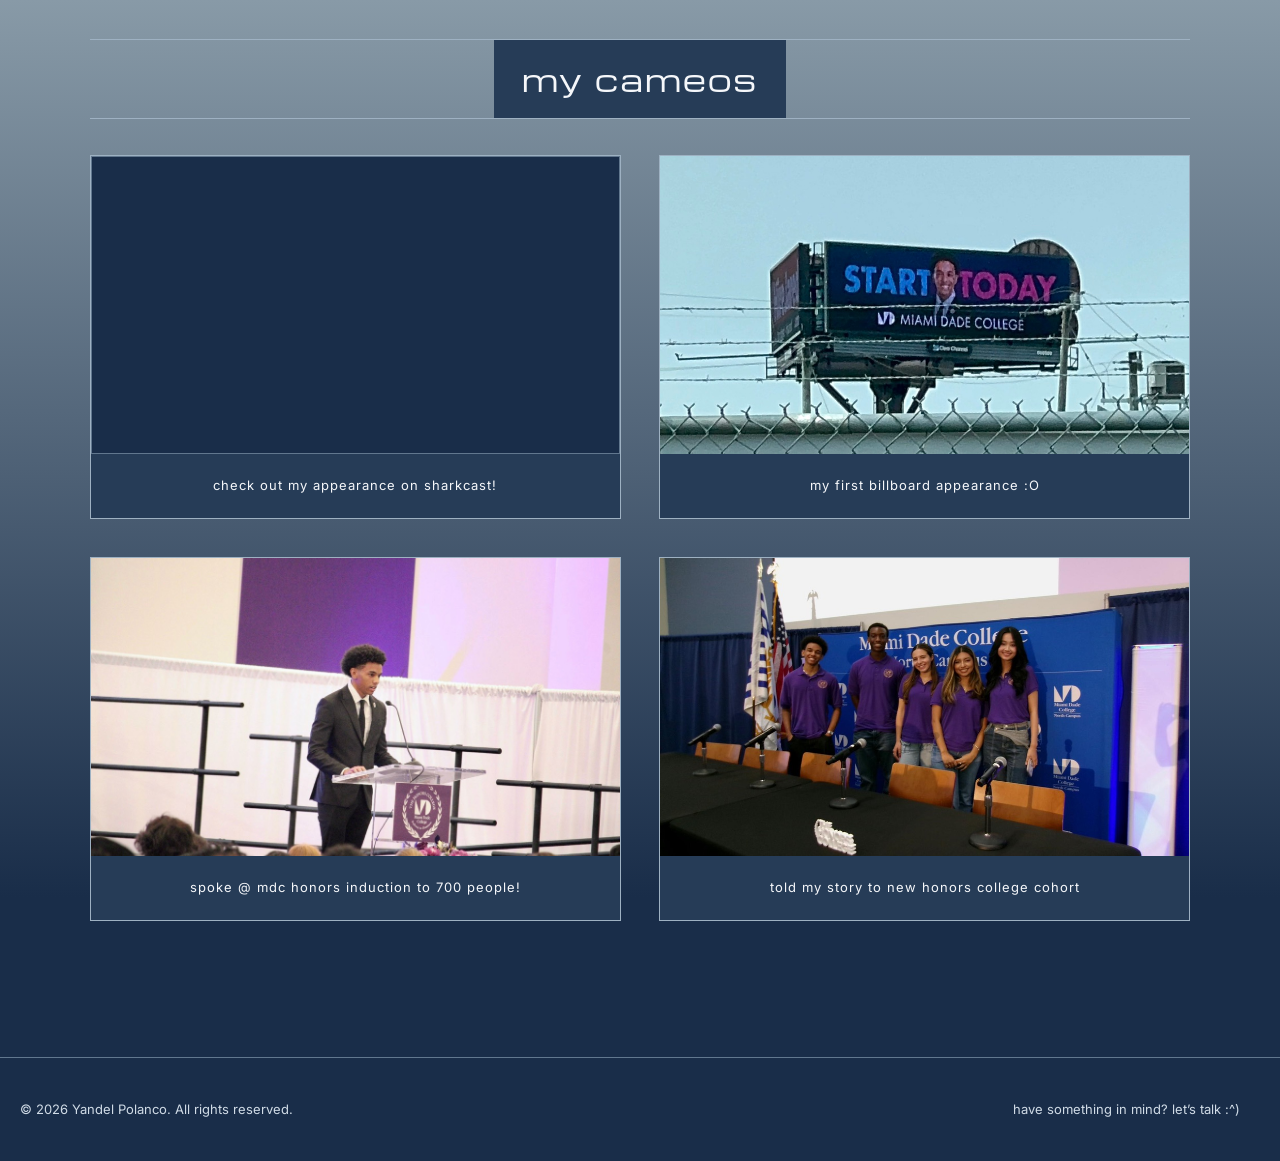
==== commit ba776f6d: "Update index.html" ====
--- a/index.html
+++ b/index.html
@@ -151,7 +151,7 @@
           </figure>
             <figure class="grid-photo photo-three">
               <div class="photo-placeholder">
-                <img src="src/assets/about/water-me.jpg" alt="Me in front the ocean">
+                <img src="src/assets/about/water-me.JPG" alt="Me in front the ocean">
               </div>
               <figcaption class="pic-caption">one more side of me</figcaption>
             </figure>
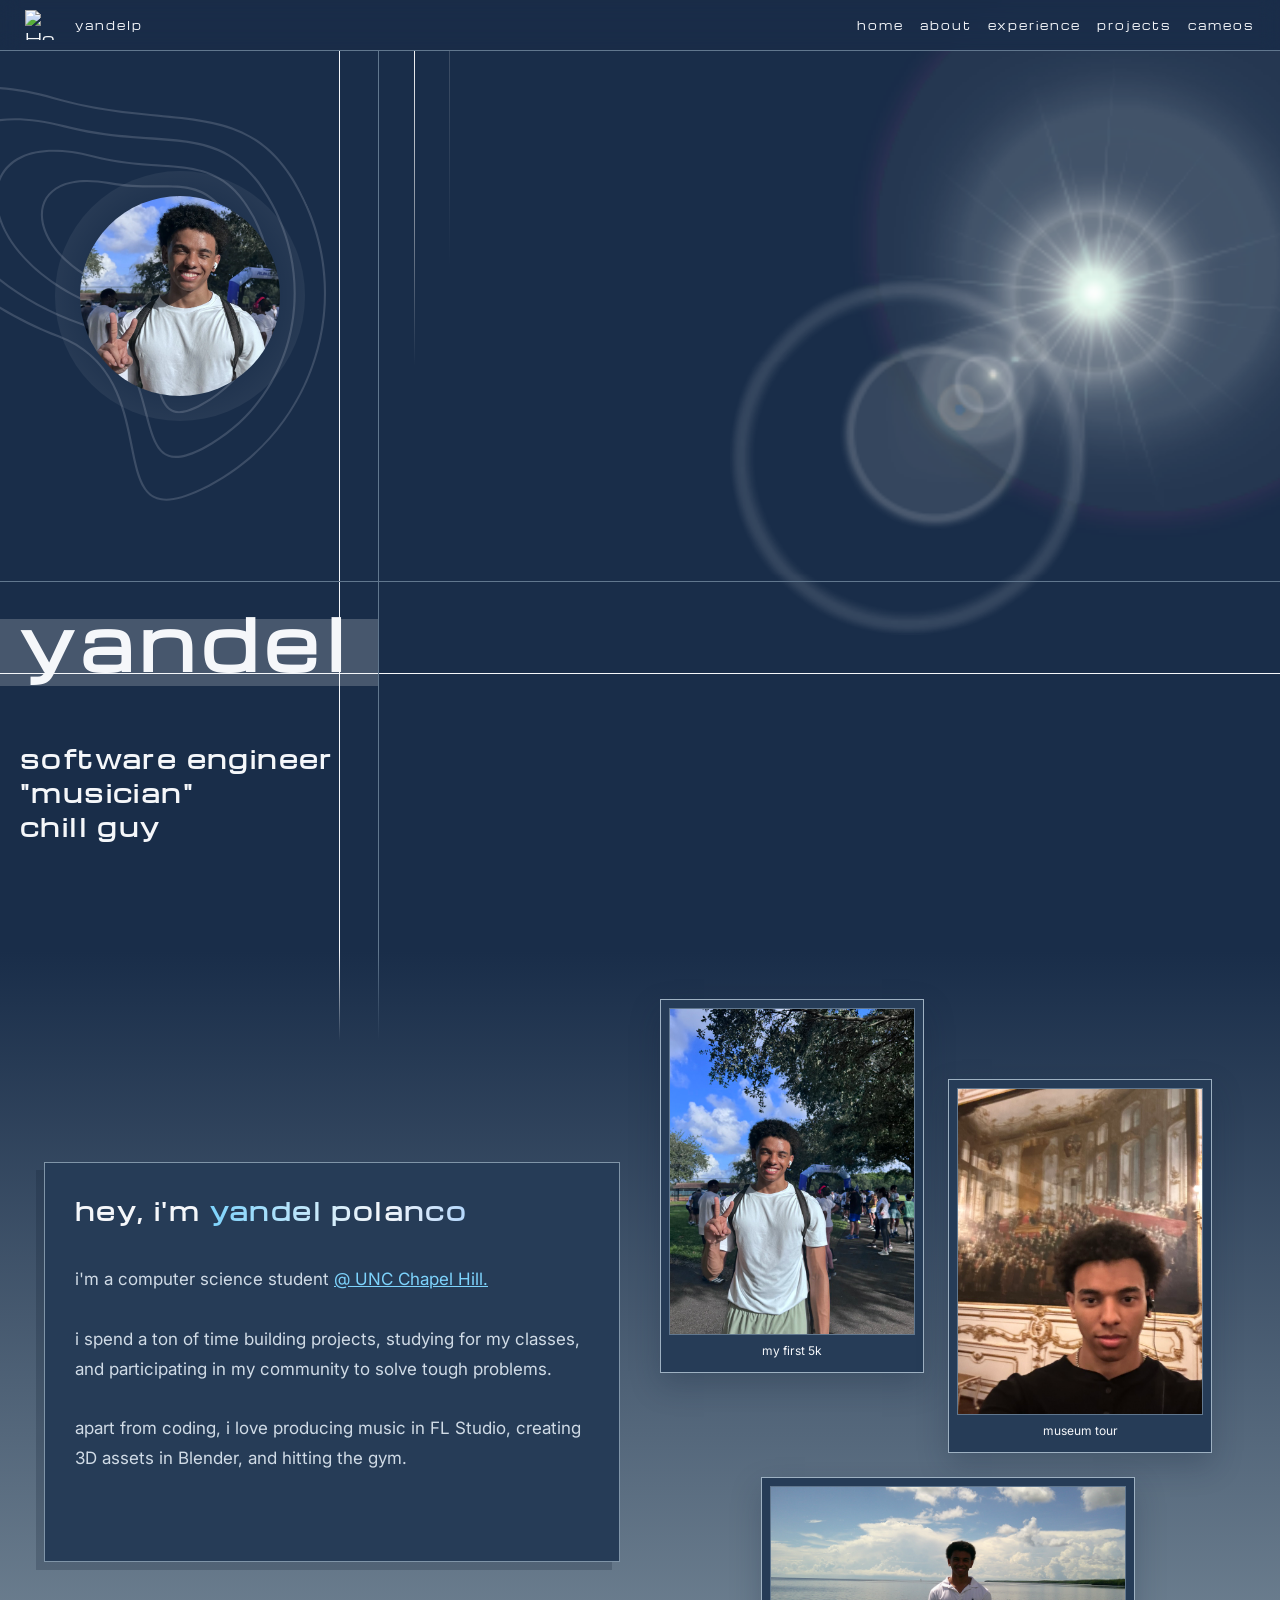
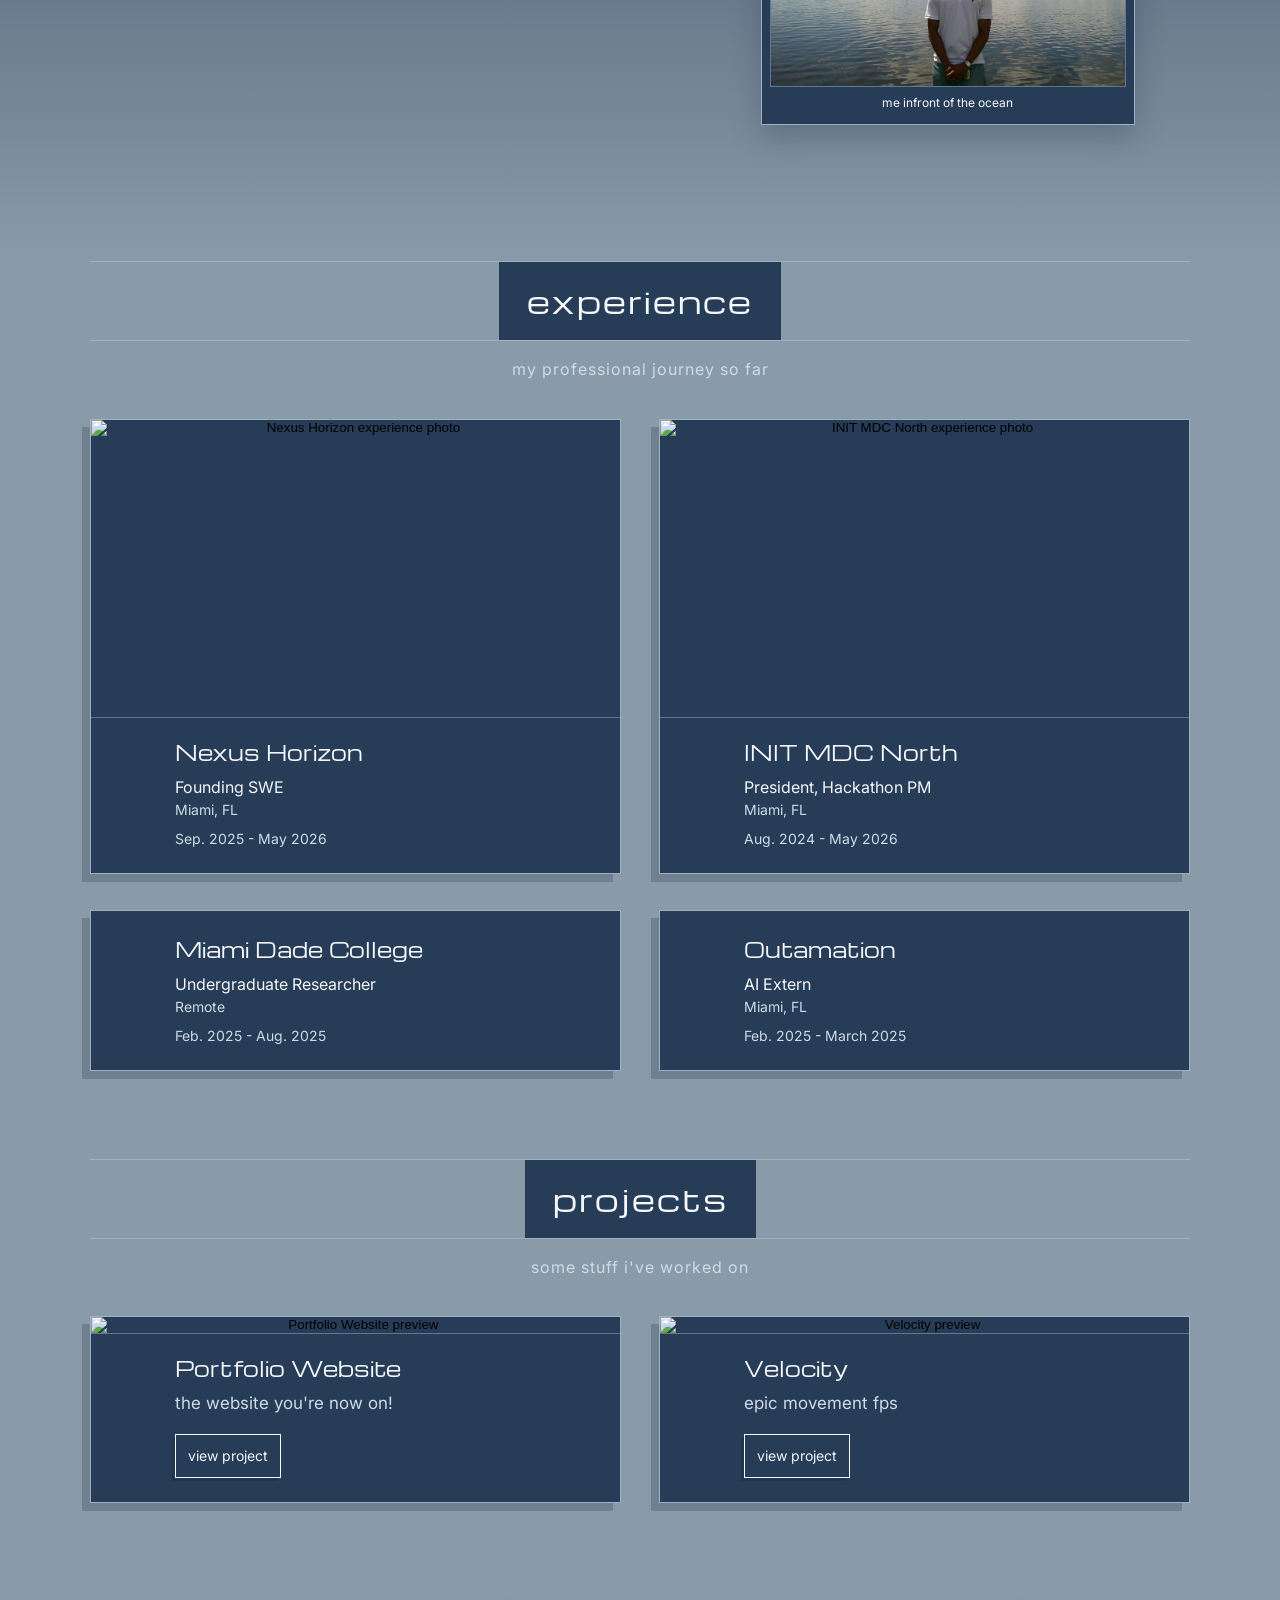
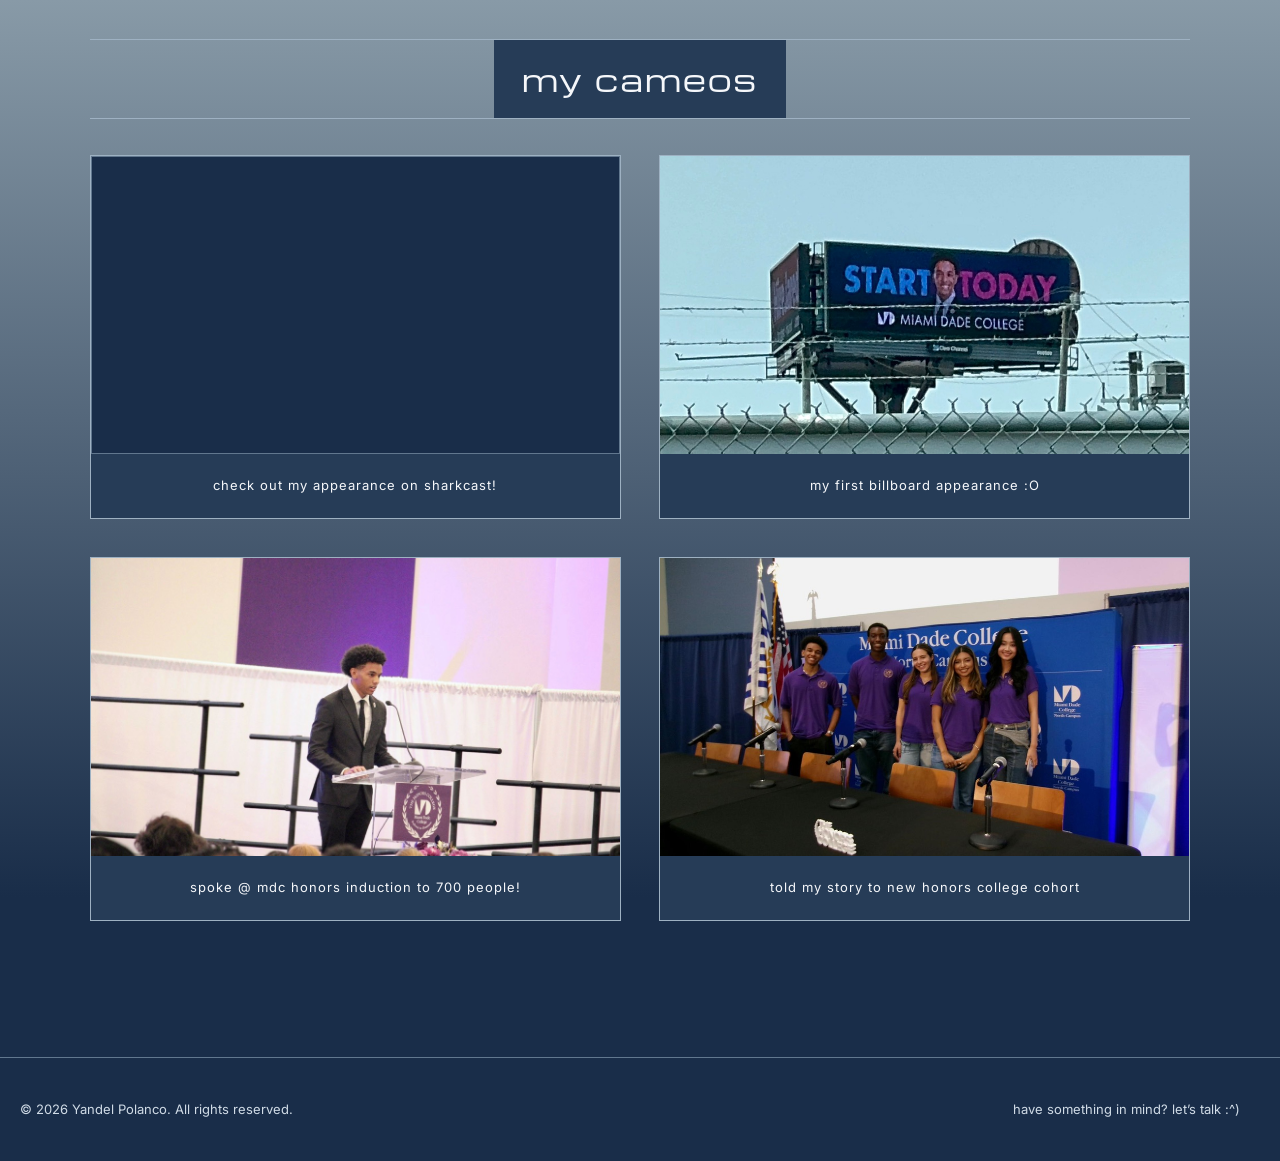
==== commit a7cf9eb5: "Update index.html" ====
--- a/index.html
+++ b/index.html
@@ -153,7 +153,7 @@
               <div class="photo-placeholder">
                 <img src="src/assets/about/water-me.JPG" alt="Me in front the ocean">
               </div>
-              <figcaption class="pic-caption">one more side of me</figcaption>
+              <figcaption class="pic-caption">me infront of the ocean</figcaption>
             </figure>
           </div>
         </div>
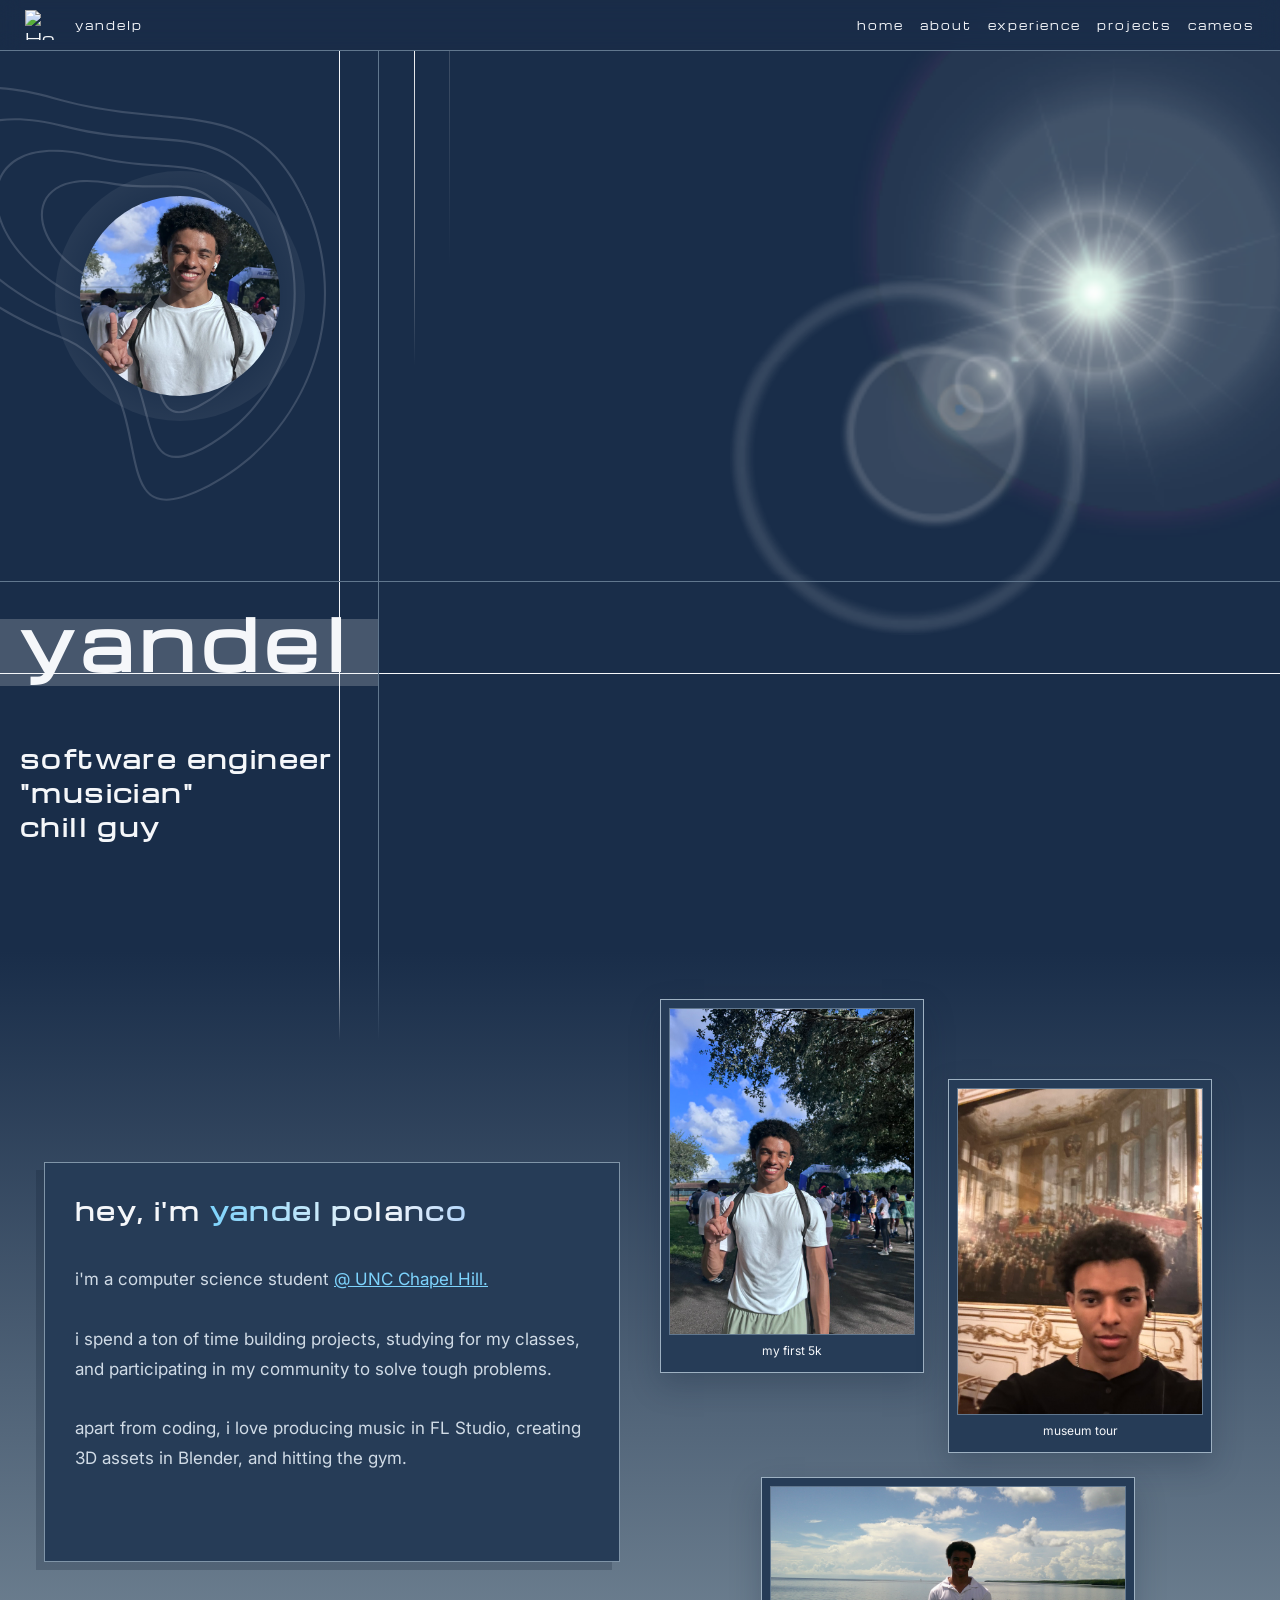
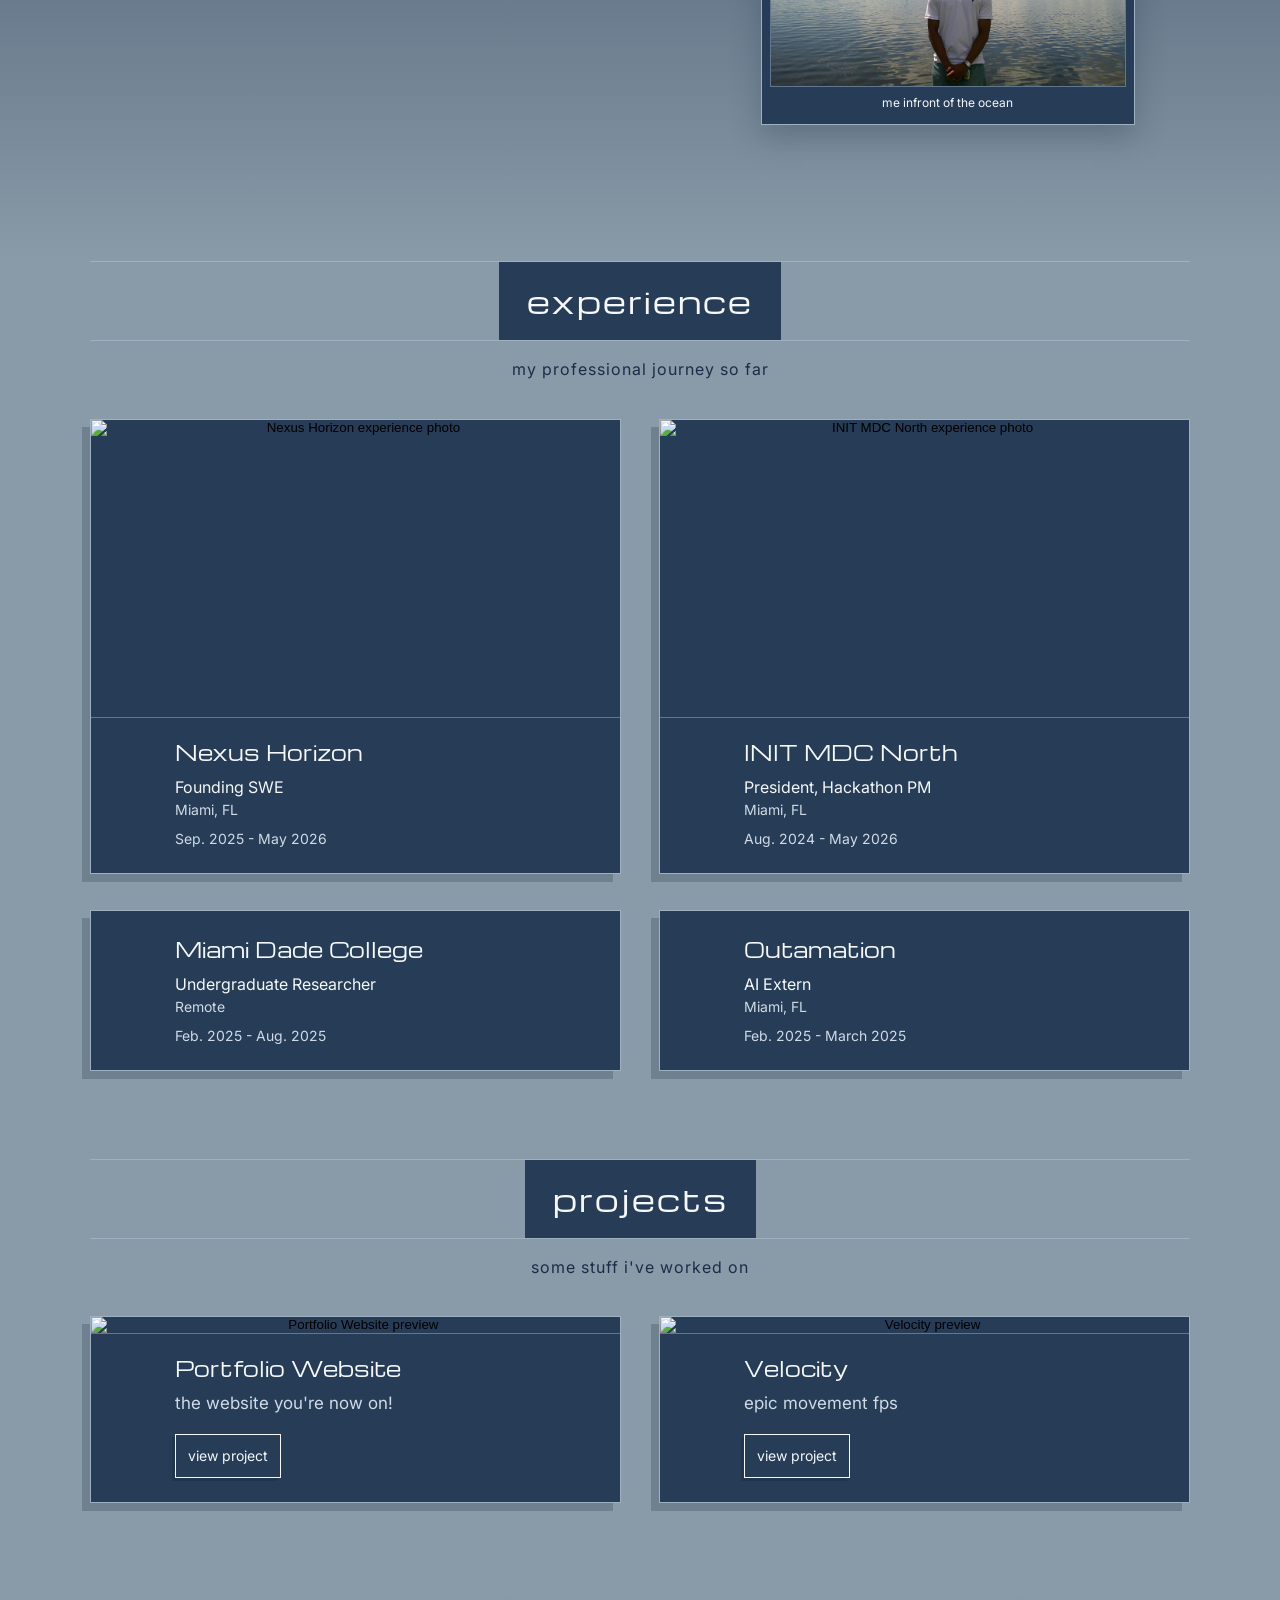
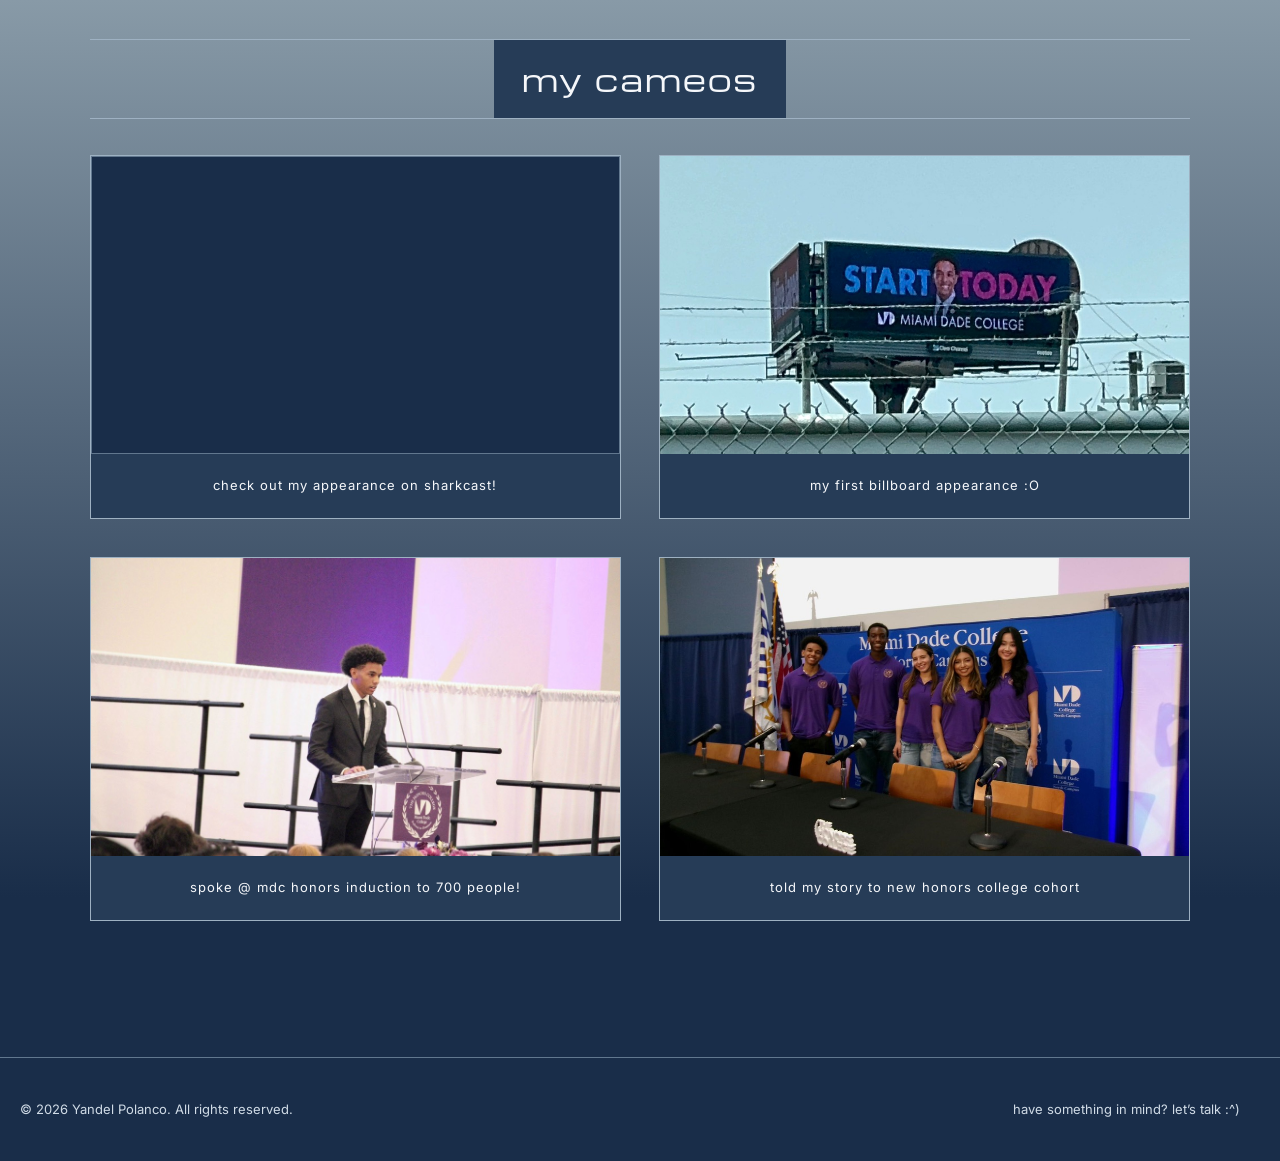
==== commit 64d4ff57: "Adjust dark text styling and layout tweaks This commit updates section heading styling for better co" ====
--- a/index.html
+++ b/index.html
@@ -150,9 +150,7 @@
             </figcaption>
           </figure>
             <figure class="grid-photo photo-three">
-              <div class="photo-placeholder">
-                <img src="src/assets/about/water-me.JPG" alt="Me in front the ocean">
-              </div>
+              <img src="src/assets/about/water-me.JPG" alt="Me in front the ocean">
               <figcaption class="pic-caption">me infront of the ocean</figcaption>
             </figure>
           </div>
--- a/src/style.css
+++ b/src/style.css
@@ -555,7 +555,10 @@
   margin: 0;
   padding: 0;
 }
-.whativedone .list-header p { color: var(--muted); margin: 16px 0 0; font: 16px/1.6 Inter,sans-serif; }
+.whativedone .list-header p { 
+    color: #192d49; 
+    margin: 16px 0 0; 
+}
 .work-row {
   color: var(--text);
   background: var(--surface);
@@ -770,6 +773,7 @@
 
 /* footer */
 .footer-email { color: var(--text); justify-content: center; }
+
 .email-footer {
   flex-wrap: wrap;
   align-items: center;
@@ -778,22 +782,26 @@
   display: flex;
 }
 footer {
+  display: flex;
+  justify-content:space-between;
   border-top: 1px solid var(--border);
-  text-align: center;
   color: var(--muted);
   letter-spacing: 0;
   flex-wrap: wrap;
-  justify-content: space-between;
   gap: 20px;
   padding: 28px 20px;
   font-family: Inter,Calibri,Trebuchet MS,sans-serif;
   font-size: 12px;
   font-weight: 400;
   line-height: 1.6;
-  display: flex;
-}
+}
+
 .fa-envelope { color: var(--muted); }
 footer p { font-size: 13px; }
+
+.dark-text {
+    color:#192d49;
+}
 
 /* animated gradient for emphasis */
 .emphasis {
@@ -805,21 +813,27 @@
   background-clip: text;
   animation: 5s linear infinite emphasis-gradient;
 }
+
 @keyframes emphasis-gradient {
   from { background-position: 200% 50%; }
   to { background-position: 0% 50%; }
 }
 
 /* media queries */
-/* Original hero breakpoint: hide decorative artwork on smaller screens. */
-@media (max-width: 1000px) {
+@media (max-width: 900px) {
   #hero-icon-ctn:before,
   #hero-icon-ctn:after,
   .backdrop-img,
   .line-field { display: none; }
+  nav{
+    justify-content: center;
+  }
 }
 
 @media (max-width: 640px) {
+  footer {
+    justify-content: center;
+  }
   :root { --section-tail: 64px; }
   .about-grid {
     padding-inline: 0;
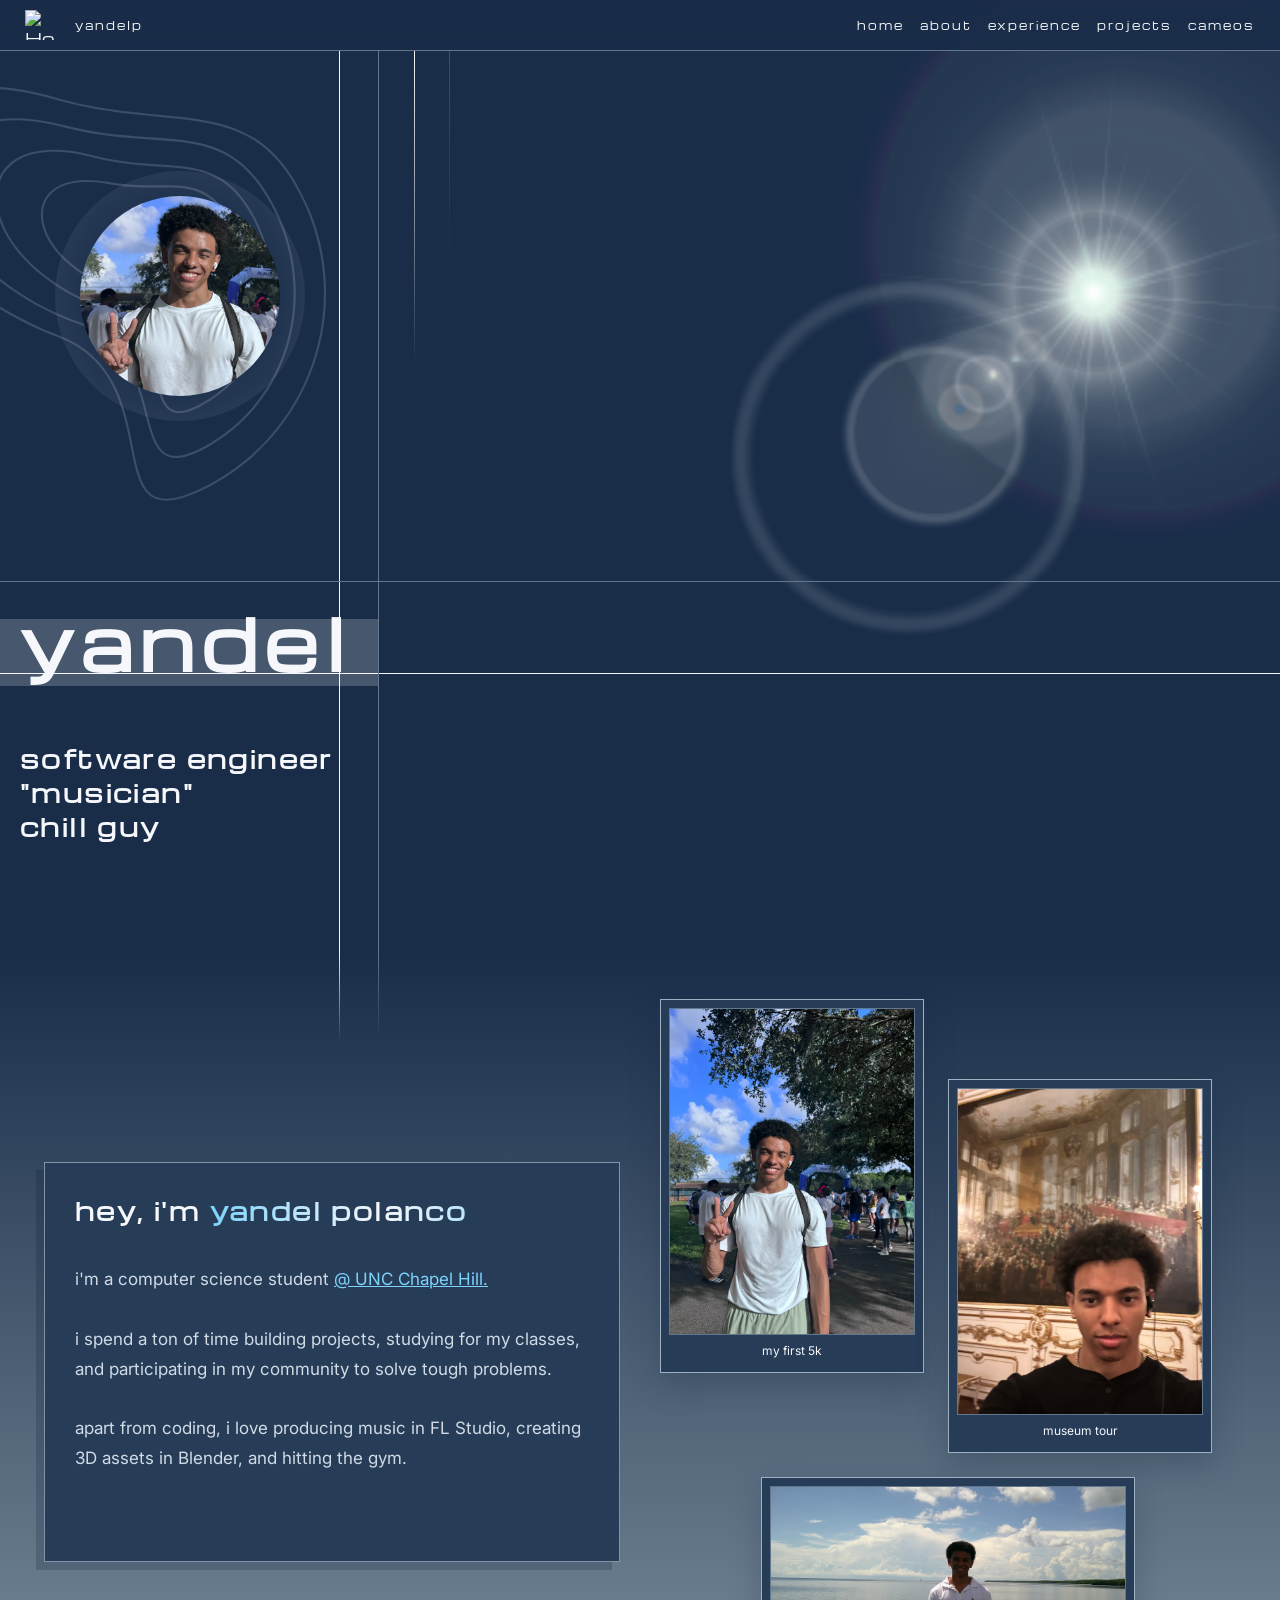
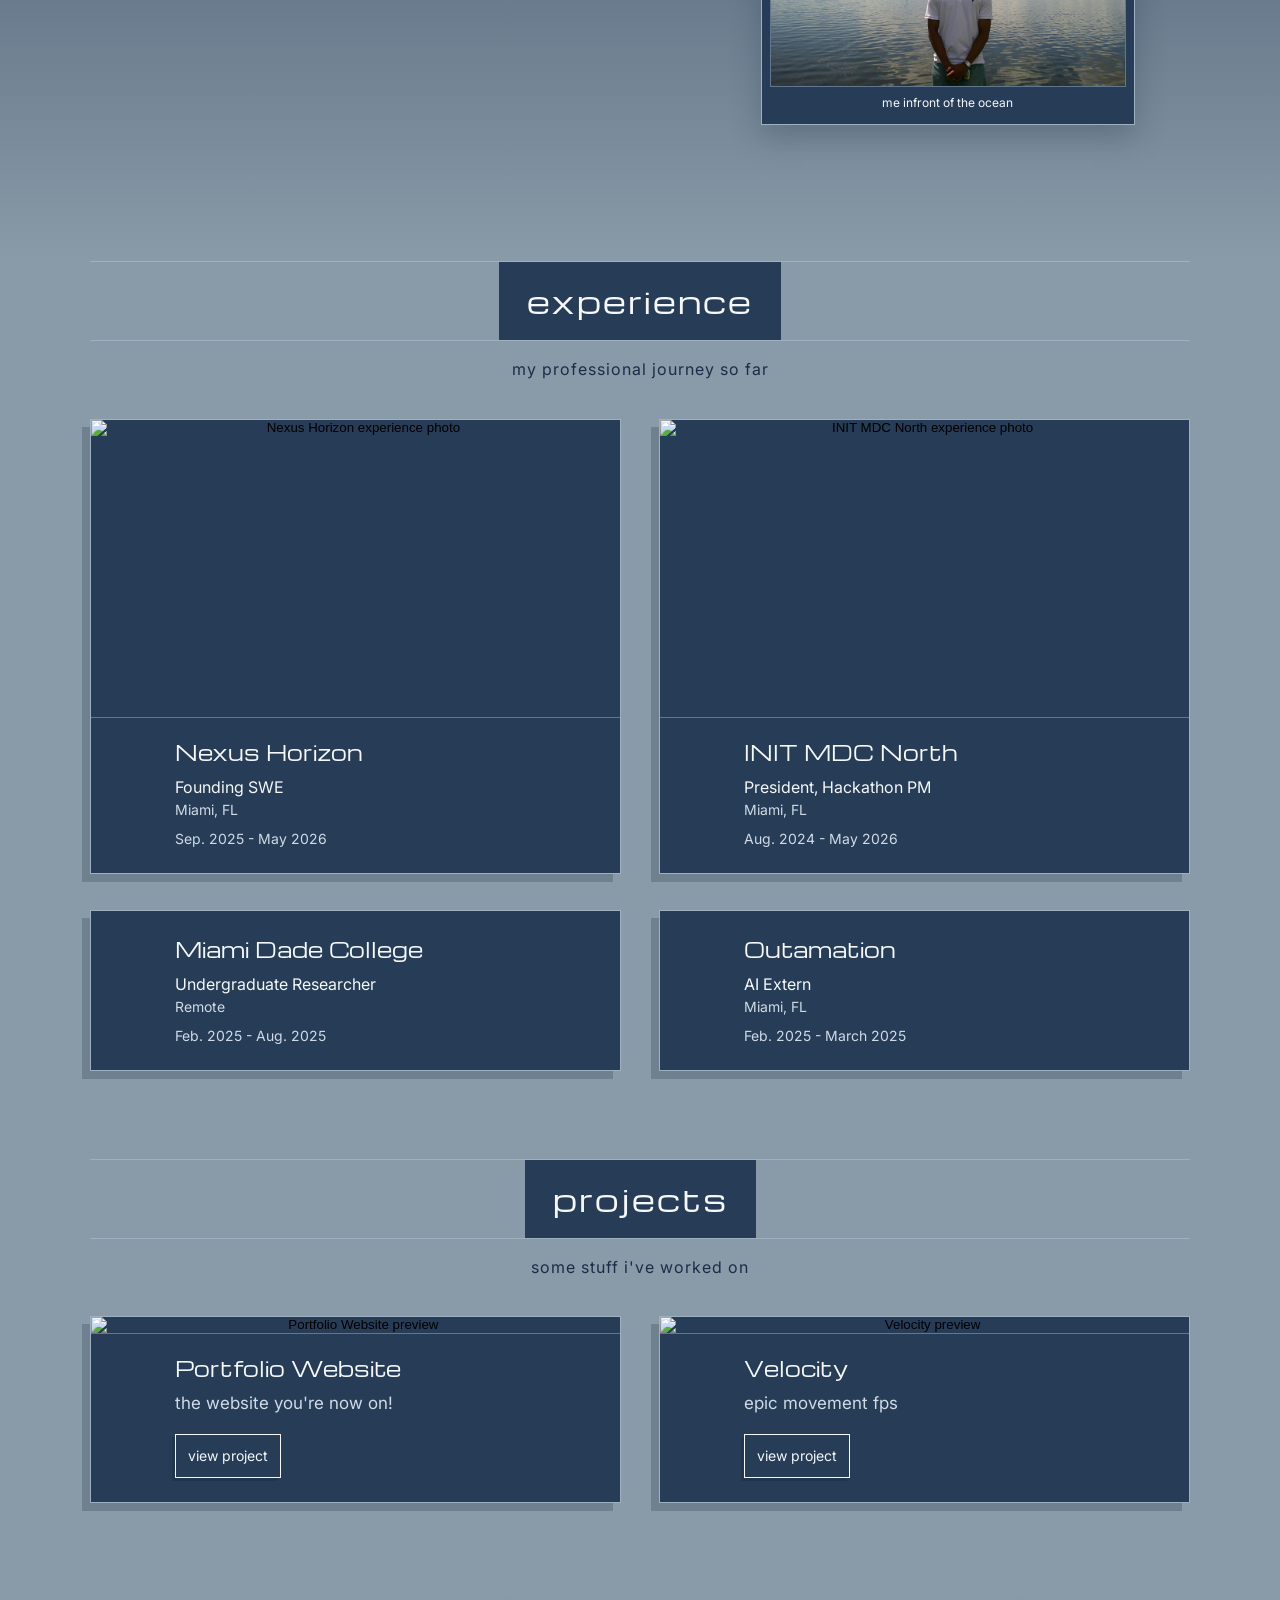
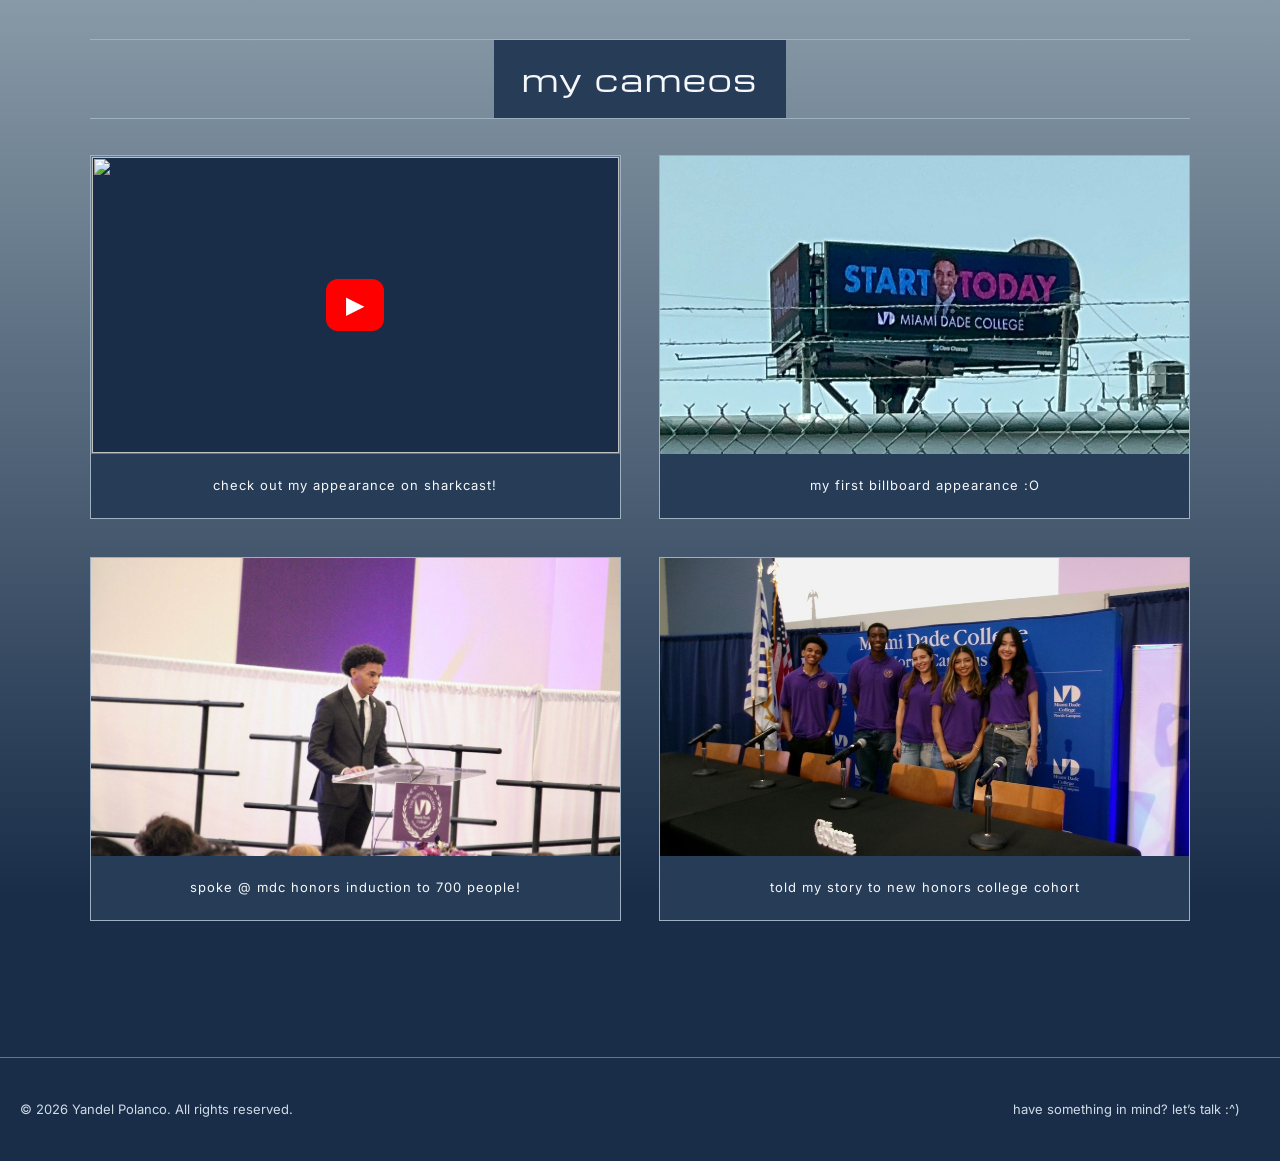
==== commit 90e9c6f3: "Lighthouse score" ====
--- a/index.html
+++ b/index.html
@@ -12,25 +12,45 @@
     content="I'm Yandel Polanco, a software engineer based in Miami. Check out my projects, experience, and what I've been working on."
   >
   <link rel="icon" type="image/png" href="/logo.png">
+  <!-- meta tags / social preview -->
+  <meta property="og:type" content="website">
 
-  <!-- meta tags -->
-  <meta property="og:type" content="website">
-  <meta property="og:title" content="Yandel Polanco | Software Engineer">
+  <meta
+    property="og:title"
+    content="Yandel Polanco | Software Engineer"
+  >
   <meta
     property="og:description"
     content="my projects, experience, and what i've been working on."
   >
-  <meta property="og:url" content="https://www.yandel.dev/">
+  <meta
+    property="og:url"
+    content="https://www.yandel.dev/"
+  >
   <meta
     property="og:image"
-    content="https://www.yandel.dev/"
+    content="https://www.yandel.dev/exp/proj-port.png"
   >
   <meta
     property="og:image:alt"
     content="Yandel Polanco — Software Engineer"
   >
-  <meta name="twitter:card" content="summary_large_image">
-
+  <meta
+    name="twitter:card"
+    content="summary_large_image"
+  >
+  <meta
+    name="twitter:title"
+    content="Yandel Polanco | Software Engineer"
+  >
+  <meta
+    name="twitter:description"
+    content="my projects, experience, and what i've been working on."
+  >
+  <meta
+    name="twitter:image"
+    content="https://www.yandel.dev/exp/proj-port.png"
+  >
   <!-- styles and fonts -->
   <link
     rel="stylesheet"
@@ -39,7 +59,7 @@
     crossorigin="anonymous"
     referrerpolicy="no-referrer"
   >
-  <link rel="stylesheet" href="src/style.css?v=hero-mobile-5">
+  <link rel="stylesheet" href="src/style.css">
   <link rel="preconnect" href="https://fonts.googleapis.com">
   <link rel="preconnect" href="https://fonts.gstatic.com" crossorigin>
   <link
@@ -56,20 +76,20 @@
     <nav>
       <div class="nav-socials">
         <div class="nav-icon">
-          <a class="link-icon" href="#home">
-          <img src="/logo.png" alt="Home" width="30" height="30">
-          <p class="nav-link">yandelp</p>
-        </a>
+          <a class="link-icon" href="#home" aria-label="Logo.">
+            <img aria-hidden="true" src="/logo.png" alt="Home" width="30" height="30">
+            <p aria-hidden="true" class="nav-link">yandelp</p>
+          </a>
       </div>
         <div class="nav-apps">
-          <a class="link-icon" target="_blank" href="https://github.com/yandelp">
-            <i class="fa-brands fa-github"></i>
+          <a class="link-icon" aria-label="Github." target="_blank" href="https://github.com/yandelp">
+            <i class="fa-brands fa-github" aria-hidden="true"></i>
           </a>  
-          <a class="link-icon" target="_blank" href="https://www.linkedin.com/in/yp06">
-            <i class="fa-brands fa-linkedin-in"></i>
+          <a class="link-icon" aria-label="Linkedin." target="_blank" href="https://www.linkedin.com/in/yp06">
+            <i class="fa-brands fa-linkedin-in" aria-hidden="true"></i>
           </a>  
-          <a class="link-icon" target="_blank" href="/Yandel_Polanco_Resume.pdf">
-            <i class="fa-regular fa-file"></i>
+          <a class="link-icon" aria-label="Resume." target="_blank" href="/Yandel_Polanco_Resume.pdf">
+            <i class="fa-regular fa-file" aria-hidden="true"></i>
           </a> 
         </div>
       </div>
@@ -85,7 +105,7 @@
   <main>
     <section id="home" class="hero">
       <div>
-        <img class="backdrop-img" src="src/assets/hero/sun.png">
+        <img class="backdrop-img" role="none" src="src/assets/hero/sun.png">
       </div>
       <div class="left-hero">
         <div id="hero-icon-ctn">
@@ -181,7 +201,18 @@
       <div class="cameos-inner">
         <figure class="experiences-list">
           <div class="podcast-stage">
-            <iframe src="https://www.youtube.com/embed/KP9fNRGhlV4" title="My Sharkcast episode" loading="lazy" allow="accelerometer; autoplay; clipboard-write; encrypted-media; gyroscope; picture-in-picture; web-share" referrerpolicy="strict-origin-when-cross-origin" allowfullscreen></iframe>
+            <button
+              class="podcast-play"
+              type="button"
+              aria-label="Play my Sharkcast episode"
+            >
+              <img
+                src="https://i.ytimg.com/vi/KP9fNRGhlV4/hqdefault.jpg"
+                alt=""
+                loading="lazy"
+              >
+              <span aria-hidden="true">▶</span>
+            </button>
           </div>
           <figcaption class="pic-caption">check out my appearance on sharkcast!</figcaption>
         </figure>
@@ -207,14 +238,15 @@
     </p>
     <div class="email-footer">
       <p>have something in mind? let’s talk :^)</p>
-      <a class="footer-email" href="mailto:yandelpolanco6401@gmail.com">
-        <i class="fa-solid fa-envelope"></i>
+      <a aria-label="Linkedin." class="footer-email" href="mailto:yandelpolanco6401@gmail.com">
+        <i aria-hidden="true" class="fa-solid fa-envelope"></i>
       </a>
-     <a class="link-icon" target="_blank" href="https://www.linkedin.com/in/yp06">
-       <i class="fa-brands fa-linkedin-in"></i>
+      <a aria-label="Linkedin." class="link-icon" target="_blank" href="https://www.linkedin.com/in/yp06">
+       <i aria-hidden="true" class="fa-brands fa-linkedin-in"></i>
       </a> 
     </div>
   </footer>
   <script type="module" src="src/main.js"></script>
+  <script type="module" src="src/podcast.js"></script>
 </body>
 </html>
--- a/src/style.css
+++ b/src/style.css
@@ -715,6 +715,42 @@
   height: 100%;
   display: block;
 }
+
+.podcast-play {
+  position: relative;
+  display: block;
+  width: 100%;
+  height: 100%;
+  padding: 0;
+  border: 0;
+  background: transparent;
+  cursor: pointer;
+}
+
+.podcast-play img {
+  display: block;
+  width: 100%;
+  height: 100%;
+  object-fit: cover;
+}
+
+.podcast-play span {
+  position: absolute;
+  top: 50%;
+  left: 50%;
+  transform: translate(-50%, -50%);
+  padding: 12px 20px;
+  border-radius: 12px;
+  background: #f00;
+  color: #fff;
+  font-size: 24px;
+}
+
+.podcast-play:focus-visible {
+  outline: 3px solid var(--accent);
+  outline-offset: -3px;
+}
+
 .cameo-photo {
   cursor: zoom-in;
   background: 0 0;
@@ -806,7 +842,7 @@
 /* animated gradient for emphasis */
 .emphasis {
   color: #0000;
-  background: linear-gradient(90deg, var(--accent), var(--text), #74b9ff, var(--accent));
+  background: linear-gradient(90deg, var(--accent), var(--text), var(--accent), var(--accent));
   text-decoration-color: var(--accent);
   background-size: 200% 100%;
   -webkit-background-clip: text;
